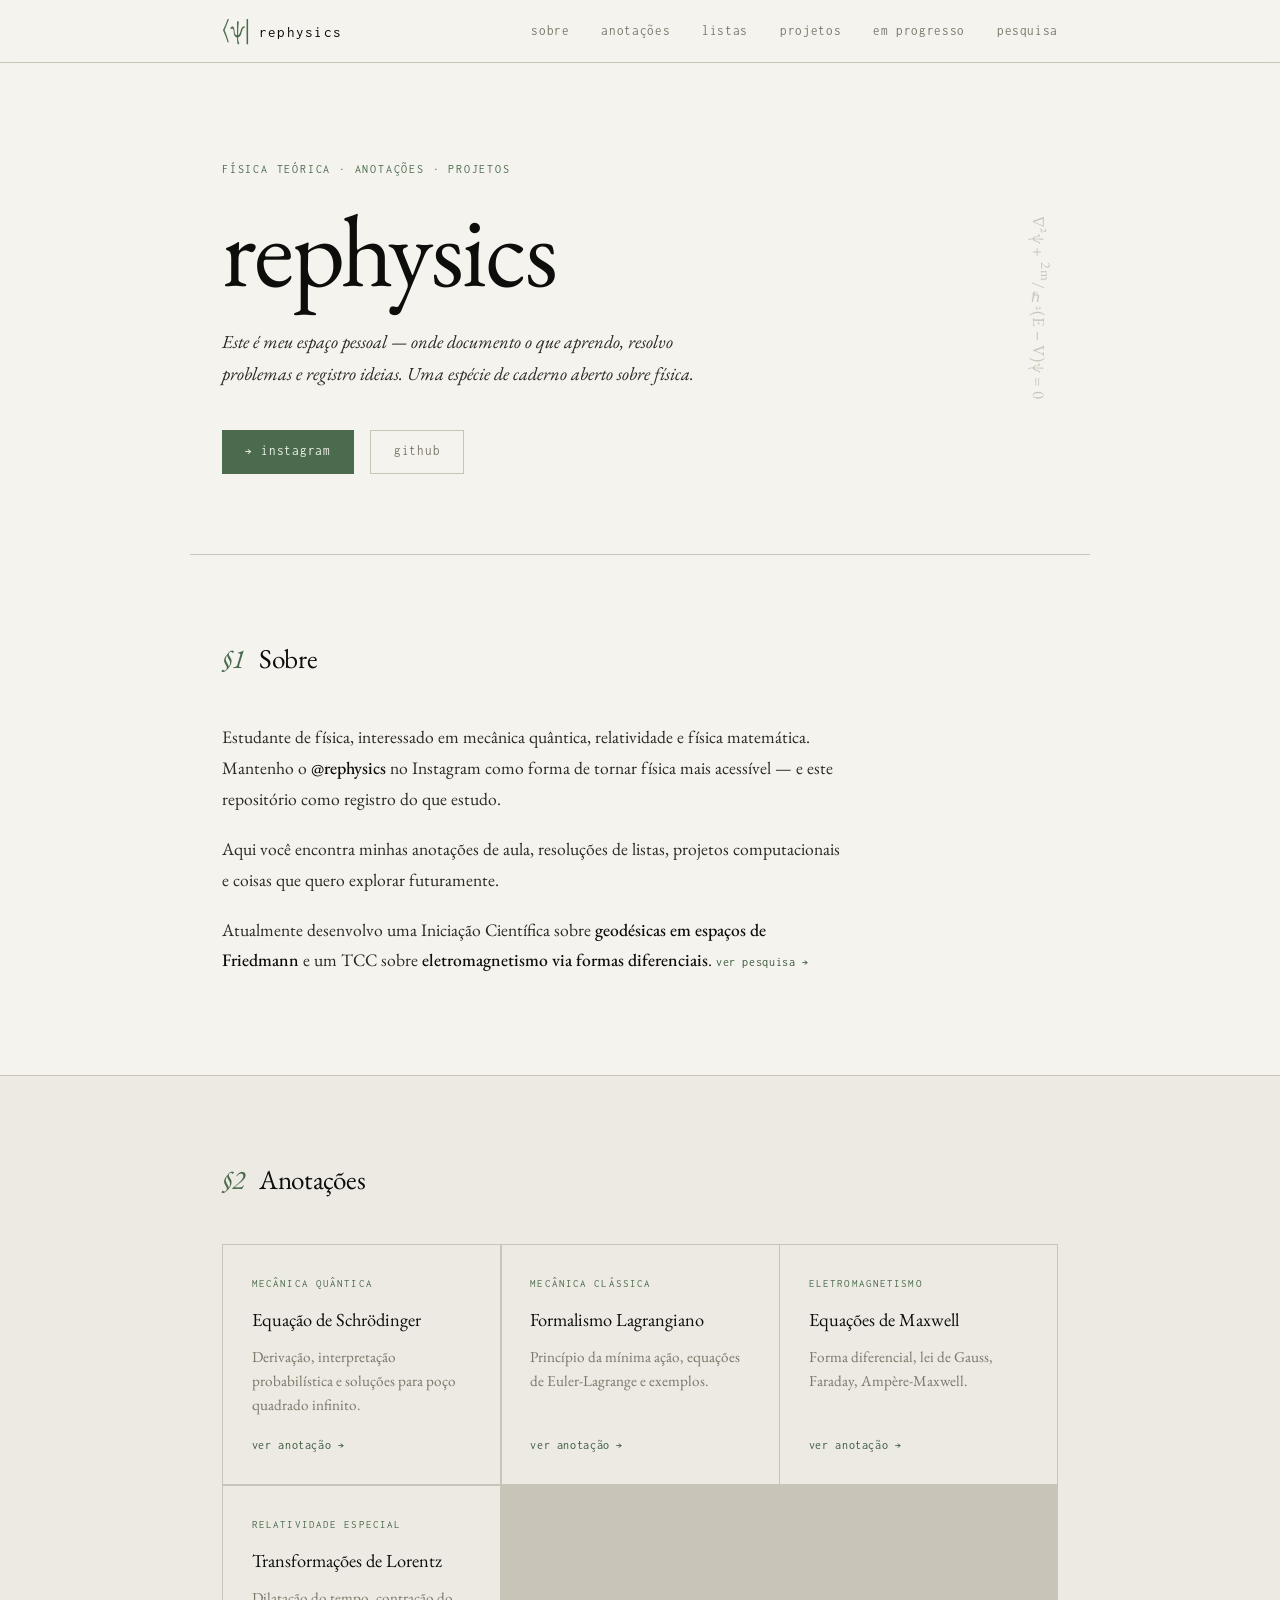
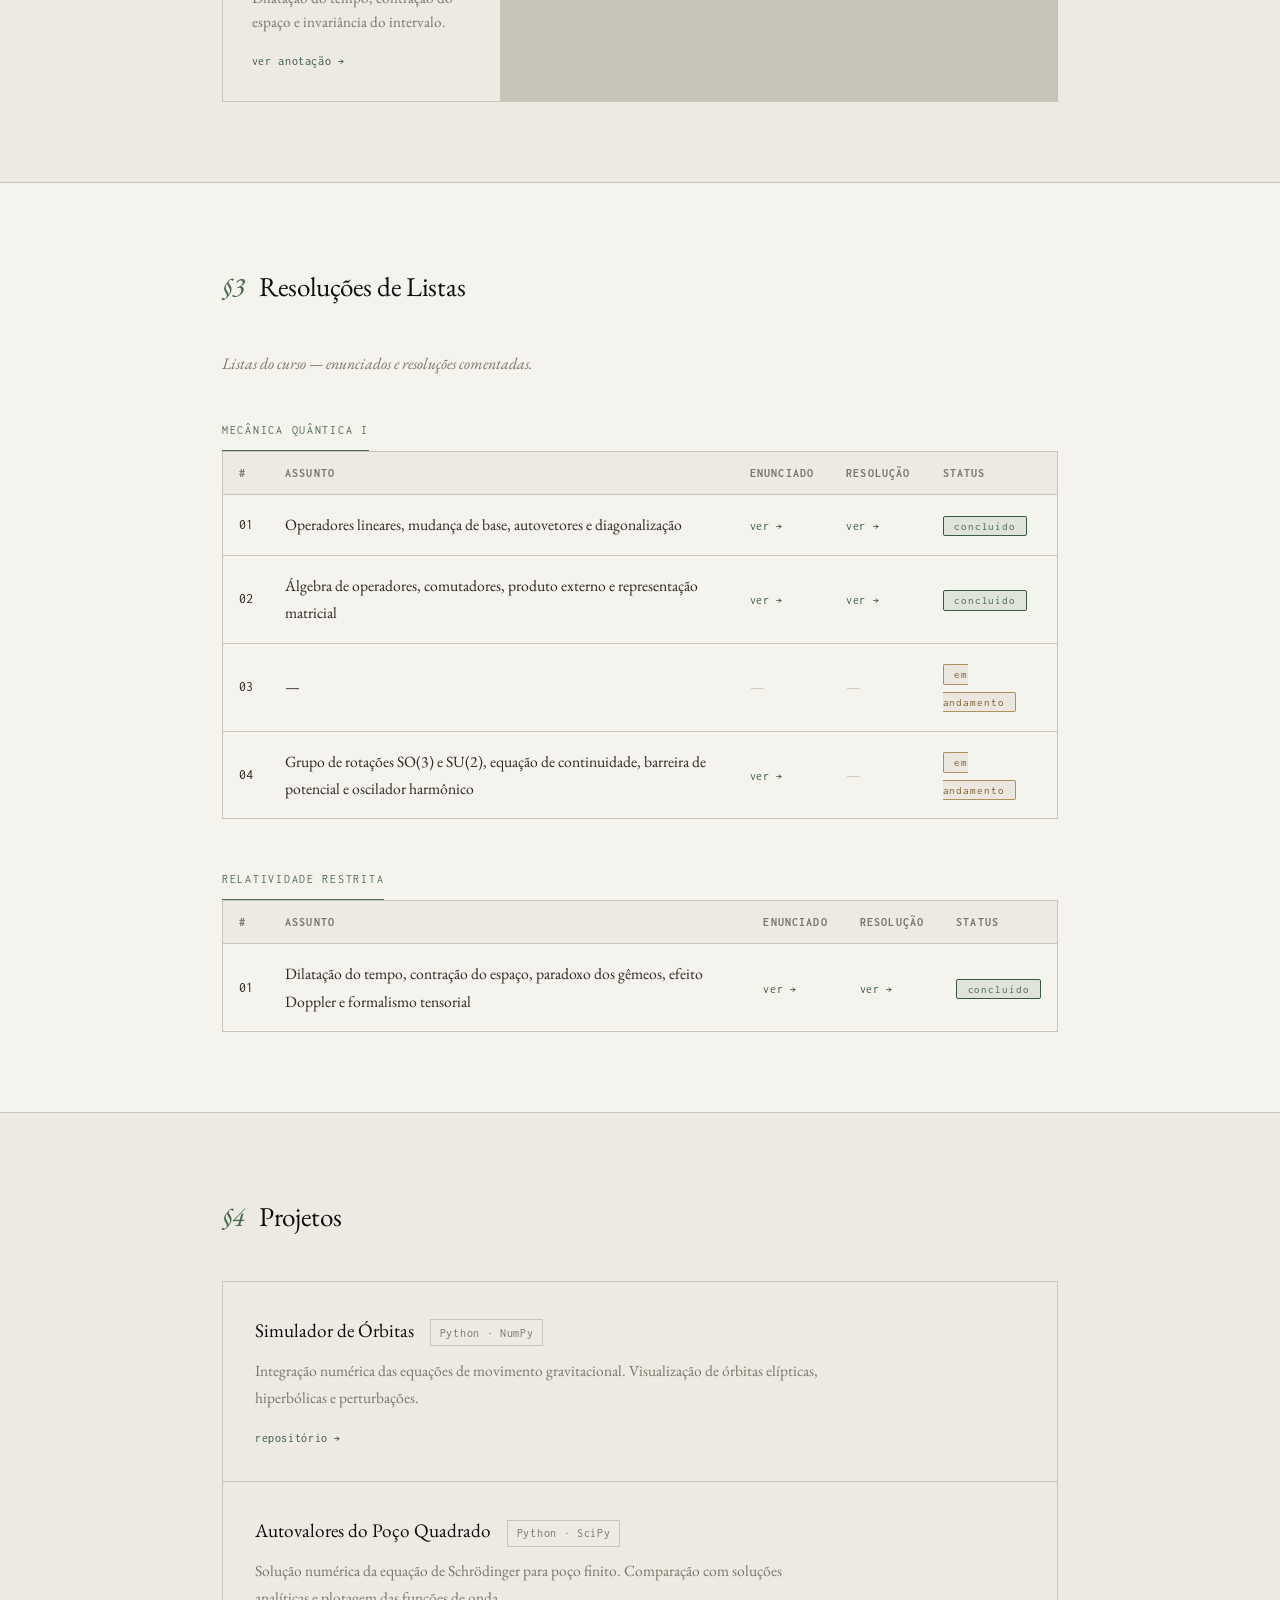
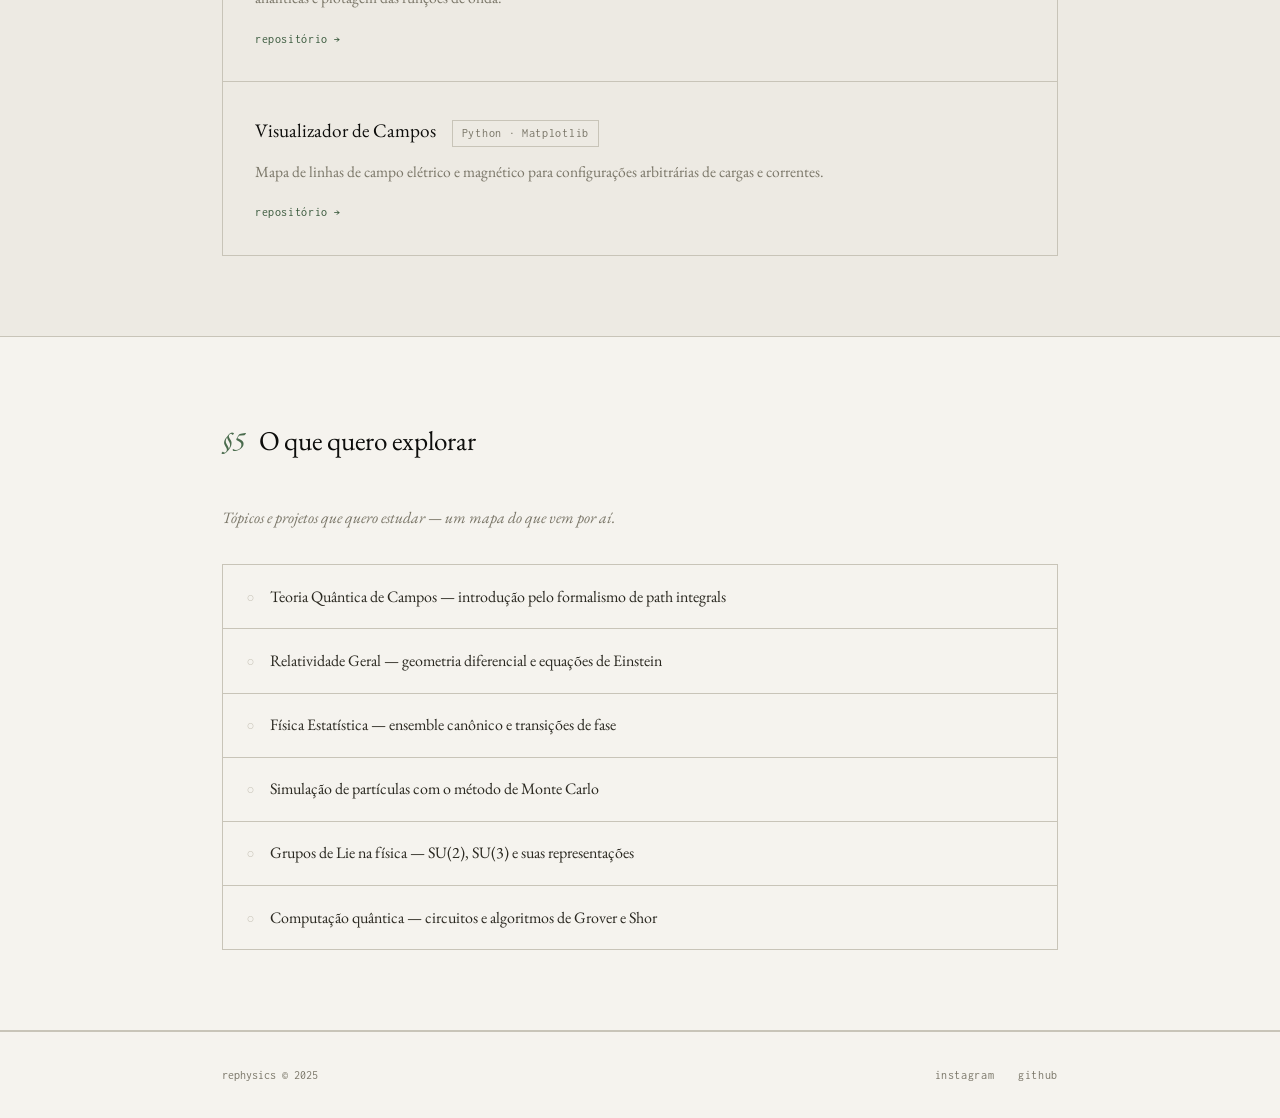
==== index.html @ 981a7fc8 "Update index.html" ====
<!DOCTYPE html>
<html lang="pt-BR">
<head>
  <meta charset="UTF-8" />
  <meta name="viewport" content="width=device-width, initial-scale=1.0" />
  <title>rephysics</title>
  <link rel="stylesheet" href="style.css" />
  <link href="https://fonts.googleapis.com/css2?family=EB+Garamond:ital,wght@0,400;0,500;1,400&family=Inconsolata:wght@300;400;500&display=swap" rel="stylesheet" />
</head>
<body>

  <!-- HEADER -->
  <header>
    <div class="header-inner">
      <div class="logo">
        <span class="logo-symbol">⟨ψ|</span>
        <span class="logo-name">rephysics</span>
      </div>
      <nav>
        <a href="#sobre">sobre</a>
        <a href="#anotacoes">anotações</a>
        <a href="listas.html">listas</a>
        <a href="#projetos">projetos</a>
        <a href="#quero-fazer">em progresso</a>
        <a href="pesquisa.html">pesquisa</a>
      </nav>
    </div>
  </header>

  <!-- HERO -->
  <section class="hero">
    <div class="hero-inner">
      <p class="hero-label">física teórica · anotações · projetos</p>
      <h1 class="hero-title">rephysics</h1>
      <p class="hero-sub">
        Este é meu espaço pessoal — onde documento o que aprendo, resolvo problemas
        e registro ideias. Uma espécie de caderno aberto sobre física.
      </p>
      <div class="hero-links">
        <a href="https://instagram.com/rephysics" target="_blank" class="btn">→ instagram</a>
        <a href="https://github.com/rennanric" target="_blank" class="btn btn-ghost">github</a>
      </div>
    </div>
    <div class="hero-eq">
      <span>∇²ψ + <sup>2m</sup>/<sub>ℏ²</sub>(E − V)ψ = 0</span>
    </div>
  </section>

  <!-- SOBRE -->
  <section id="sobre" class="section">
    <div class="section-inner">
      <h2 class="section-title"><span class="accent">§1</span> Sobre</h2>
      <div class="prose">
        <p>
          Estudante de física, interessado em mecânica quântica, relatividade e física
          matemática. Mantenho o <strong>@rephysics</strong> no Instagram como forma de
          tornar física mais acessível — e este repositório como registro do que estudo.
        </p>
        <p>
          Aqui você encontra minhas anotações de aula, resoluções de listas, projetos
          computacionais e coisas que quero explorar futuramente.
        </p>
        <p>
          Atualmente desenvolvo uma Iniciação Científica sobre
          <strong>geodésicas em espaços de Friedmann</strong> e um TCC sobre
          <strong>eletromagnetismo via formas diferenciais</strong>.
          <a href="pesquisa.html" class="card-link">ver pesquisa →</a>
        </p>
      </div>
    </div>
  </section>

  <!-- ANOTAÇÕES -->
  <section id="anotacoes" class="section section-alt">
    <div class="section-inner">
      <h2 class="section-title"><span class="accent">§2</span> Anotações</h2>
      <div class="card-grid">
        <div class="card">
          <div class="card-tag">mecânica quântica</div>
          <h3>Equação de Schrödinger</h3>
          <p>Derivação, interpretação probabilística e soluções para poço quadrado infinito.</p>
          <a href="#" class="card-link">ver anotação →</a>
        </div>
        <div class="card">
          <div class="card-tag">mecânica clássica</div>
          <h3>Formalismo Lagrangiano</h3>
          <p>Princípio da mínima ação, equações de Euler-Lagrange e exemplos.</p>
          <a href="#" class="card-link">ver anotação →</a>
        </div>
        <div class="card">
          <div class="card-tag">eletromagnetismo</div>
          <h3>Equações de Maxwell</h3>
          <p>Forma diferencial, lei de Gauss, Faraday, Ampère-Maxwell.</p>
          <a href="#" class="card-link">ver anotação →</a>
        </div>
        <div class="card">
          <div class="card-tag">relatividade especial</div>
          <h3>Transformações de Lorentz</h3>
          <p>Dilatação do tempo, contração do espaço e invariância do intervalo.</p>
          <a href="#" class="card-link">ver anotação →</a>
        </div>
      </div>
    </div>
  </section>

  <!-- LISTAS -->
  <section id="listas" class="section">
    <div class="section-inner">
      <h2 class="section-title"><span class="accent">§3</span> Resoluções de Listas</h2>
      <p class="section-desc">Listas do curso — enunciados e resoluções comentadas.</p>

      <!-- Mecânica Quântica I -->
      <div class="list-group">
        <div class="list-group-header">Mecânica Quântica I</div>
        <table class="list-table">
          <thead>
            <tr>
              <th>#</th>
              <th>Assunto</th>
              <th>Enunciado</th>
              <th>Resolução</th>
              <th>Status</th>
            </tr>
          </thead>
          <tbody>
            <tr>
              <td class="mono">01</td>
              <td>Operadores lineares, mudança de base, autovetores e diagonalização</td>
              <td><a href="pdfs/Primeira_lista_de_Quântica_I-2026.pdf" target="_blank" class="card-link">ver →</a></td>
              <td><a href="pdfs/Resolução_lista_1_LaTex_quantica.pdf" target="_blank" class="card-link">ver →</a></td>
              <td><span class="badge badge-done">concluído</span></td>
            </tr>
            <tr>
              <td class="mono">02</td>
              <td>Álgebra de operadores, comutadores, produto externo e representação matricial</td>
              <td><a href="pdfs/Segunda_lista_de_Quântica_I-2026.pdf" target="_blank" class="card-link">ver →</a></td>
              <td><a href="pdfs/Resolução_lista_2__mecanica_quantica_.pdf" target="_blank" class="card-link">ver →</a></td>
              <td><span class="badge badge-done">concluído</span></td>
            </tr>
            <tr>
              <td class="mono">03</td>
              <td>—</td>
              <td><span class="muted">—</span></td>
              <td><span class="muted">—</span></td>
              <td><span class="badge badge-wip">em andamento</span></td>
            </tr>
            <tr>
              <td class="mono">04</td>
              <td>Grupo de rotações SO(3) e SU(2), equação de continuidade, barreira de potencial e oscilador harmônico</td>
              <td><a href="pdfs/Quarta_lista_de_Quântica_I-2026__1_.pdf" target="_blank" class="card-link">ver →</a></td>
              <td><span class="muted">—</span></td>
              <td><span class="badge badge-wip">em andamento</span></td>
            </tr>
          </tbody>
        </table>
      </div>

      <!-- Relatividade Restrita -->
      <div class="list-group">
        <div class="list-group-header">Relatividade Restrita</div>
        <table class="list-table">
          <thead>
            <tr>
              <th>#</th>
              <th>Assunto</th>
              <th>Enunciado</th>
              <th>Resolução</th>
              <th>Status</th>
            </tr>
          </thead>
          <tbody>
            <tr>
              <td class="mono">01</td>
              <td>Dilatação do tempo, contração do espaço, paradoxo dos gêmeos, efeito Doppler e formalismo tensorial</td>
              <td><a href="pdfs/lista_1_restrita.pdf" target="_blank" class="card-link">ver →</a></td>
              <td><a href="pdfs/resolução_lista_1__relatividade_restrita_.pdf" target="_blank" class="card-link">ver →</a></td>
              <td><span class="badge badge-done">concluído</span></td>
            </tr>
          </tbody>
        </table>
      </div>

    </div>
  </section>

  <!-- PROJETOS -->
  <section id="projetos" class="section section-alt">
    <div class="section-inner">
      <h2 class="section-title"><span class="accent">§4</span> Projetos</h2>
      <div class="project-list">
        <div class="project-item">
          <div class="project-header">
            <span class="project-name">Simulador de Órbitas</span>
            <span class="tag">Python · NumPy</span>
          </div>
          <p>Integração numérica das equações de movimento gravitacional. Visualização de órbitas elípticas, hiperbólicas e perturbações.</p>
          <a href="#" class="card-link">repositório →</a>
        </div>
        <div class="project-item">
          <div class="project-header">
            <span class="project-name">Autovalores do Poço Quadrado</span>
            <span class="tag">Python · SciPy</span>
          </div>
          <p>Solução numérica da equação de Schrödinger para poço finito. Comparação com soluções analíticas e plotagem das funções de onda.</p>
          <a href="#" class="card-link">repositório →</a>
        </div>
        <div class="project-item">
          <div class="project-header">
            <span class="project-name">Visualizador de Campos</span>
            <span class="tag">Python · Matplotlib</span>
          </div>
          <p>Mapa de linhas de campo elétrico e magnético para configurações arbitrárias de cargas e correntes.</p>
          <a href="#" class="card-link">repositório →</a>
        </div>
      </div>
    </div>
  </section>

  <!-- QUERO FAZER -->
  <section id="quero-fazer" class="section">
    <div class="section-inner">
      <h2 class="section-title"><span class="accent">§5</span> O que quero explorar</h2>
      <p class="section-desc">Tópicos e projetos que quero estudar — um mapa do que vem por aí.</p>
      <ul class="todo-list">
        <li><span class="todo-icon">○</span> Teoria Quântica de Campos — introdução pelo formalismo de path integrals</li>
        <li><span class="todo-icon">○</span> Relatividade Geral — geometria diferencial e equações de Einstein</li>
        <li><span class="todo-icon">○</span> Física Estatística — ensemble canônico e transições de fase</li>
        <li><span class="todo-icon">○</span> Simulação de partículas com o método de Monte Carlo</li>
        <li><span class="todo-icon">○</span> Grupos de Lie na física — SU(2), SU(3) e suas representações</li>
        <li><span class="todo-icon">○</span> Computação quântica — circuitos e algoritmos de Grover e Shor</li>
      </ul>
    </div>
  </section>

  <!-- FOOTER -->
  <footer>
    <div class="footer-inner">
      <span class="mono">rephysics © 2025</span>
      <div class="footer-links">
        <a href="https://instagram.com/rephysics" target="_blank">instagram</a>
        <a href="https://github.com/rennanric" target="_blank">github</a>
      </div>
    </div>
  </footer>

</body>
</html>
---- style.css ----
/* ============================================
   rephysics — style.css
   Estética: físico teórico · branco · verde-musgo
   ============================================ */

:root {
  --bg:          #f5f3ee;
  --bg-alt:      #edeae3;
  --surface:     #e5e1d8;
  --border:      #c8c4b8;
  --accent:      #4a6b4d;   /* verde-musgo */
  --accent-dim:  #3a5a3d;
  --text:        #2a2820;
  --text-muted:  #7a7668;
  --text-strong: #0d0d0b;
  --mono:        'Inconsolata', monospace;
  --serif:       'EB Garamond', Georgia, serif;
}

*, *::before, *::after {
  box-sizing: border-box;
  margin: 0;
  padding: 0;
}

html {
  scroll-behavior: smooth;
}

body {
  background: var(--bg);
  color: var(--text);
  font-family: var(--serif);
  font-size: 1.1rem;
  line-height: 1.75;
  -webkit-font-smoothing: antialiased;
}

/* ---- SCROLLBAR ---- */
::-webkit-scrollbar { width: 6px; }
::-webkit-scrollbar-track { background: var(--bg); }
::-webkit-scrollbar-thumb { background: var(--border); border-radius: 3px; }

/* ---- SELECTION ---- */
::selection {
  background: var(--accent);
  color: #f5f3ee;
}

/* ============================================
   HEADER
   ============================================ */
header {
  position: sticky;
  top: 0;
  z-index: 100;
  background: rgba(245, 243, 238, 0.92);
  backdrop-filter: blur(8px);
  border-bottom: 1px solid var(--border);
}

.header-inner {
  max-width: 900px;
  margin: 0 auto;
  padding: 1rem 2rem;
  display: flex;
  align-items: center;
  justify-content: space-between;
  gap: 2rem;
}

.logo {
  display: flex;
  align-items: baseline;
  gap: 0.5rem;
  text-decoration: none;
}

.logo-symbol {
  font-family: var(--serif);
  font-size: 1.6rem;
  color: var(--accent);
  line-height: 1;
}

.logo-name {
  font-family: var(--mono);
  font-size: 0.95rem;
  font-weight: 400;
  color: var(--text-strong);
  letter-spacing: 0.08em;
}

nav {
  display: flex;
  gap: 2rem;
}

nav a {
  font-family: var(--mono);
  font-size: 0.8rem;
  color: var(--text-muted);
  text-decoration: none;
  letter-spacing: 0.05em;
  transition: color 0.2s;
}

nav a:hover {
  color: var(--accent);
}

/* ============================================
   HERO
   ============================================ */
.hero {
  max-width: 900px;
  margin: 0 auto;
  padding: 6rem 2rem 5rem;
  position: relative;
  border-bottom: 1px solid var(--border);
}

.hero-label {
  font-family: var(--mono);
  font-size: 0.75rem;
  color: var(--accent);
  letter-spacing: 0.15em;
  text-transform: uppercase;
  margin-bottom: 1.2rem;
}

.hero-title {
  font-family: var(--serif);
  font-size: clamp(3.5rem, 8vw, 6.5rem);
  font-weight: 400;
  color: var(--text-strong);
  line-height: 1;
  letter-spacing: -0.02em;
  margin-bottom: 1.5rem;
}

.hero-sub {
  max-width: 520px;
  color: var(--text);
  font-size: 1.15rem;
  margin-bottom: 2.5rem;
  font-style: italic;
}

.hero-links {
  display: flex;
  gap: 1rem;
  flex-wrap: wrap;
}

.btn {
  font-family: var(--mono);
  font-size: 0.82rem;
  letter-spacing: 0.06em;
  padding: 0.6rem 1.4rem;
  border: 1px solid var(--accent);
  background: var(--accent);
  color: #f5f3ee;
  text-decoration: none;
  transition: background 0.2s, color 0.2s;
}

.btn:hover {
  background: transparent;
  color: var(--accent);
}

.btn-ghost {
  background: transparent;
  color: var(--text-muted);
  border-color: var(--border);
}

.btn-ghost:hover {
  border-color: var(--text-muted);
  color: var(--text);
  background: transparent;
}

.hero-eq {
  position: absolute;
  right: 2rem;
  top: 50%;
  transform: translateY(-50%);
  font-family: var(--serif);
  font-size: 1.05rem;
  color: var(--border);
  writing-mode: vertical-rl;
  letter-spacing: 0.05em;
  pointer-events: none;
  user-select: none;
}

/* ============================================
   SECTIONS
   ============================================ */
.section {
  border-bottom: 1px solid var(--border);
}

.section-alt {
  background: var(--bg-alt);
}

.section-inner {
  max-width: 900px;
  margin: 0 auto;
  padding: 5rem 2rem;
}

.section-title {
  font-family: var(--serif);
  font-size: 1.7rem;
  font-weight: 400;
  color: var(--text-strong);
  margin-bottom: 2.5rem;
  letter-spacing: -0.01em;
}

.accent {
  color: var(--accent);
  margin-right: 0.6rem;
  font-style: italic;
}

.section-desc {
  color: var(--text-muted);
  font-style: italic;
  margin-bottom: 2rem;
  font-size: 1rem;
}

/* ============================================
   PROSE
   ============================================ */
.prose p {
  max-width: 620px;
  margin-bottom: 1.2rem;
  color: var(--text);
}

.prose strong {
  color: var(--text-strong);
  font-weight: 500;
}

/* ============================================
   CARD GRID (anotações)
   ============================================ */
.card-grid {
  display: grid;
  grid-template-columns: repeat(auto-fill, minmax(260px, 1fr));
  gap: 1.5px;
  background: var(--border);
  border: 1px solid var(--border);
}

.card {
  background: var(--bg);
  padding: 1.8rem;
  display: flex;
  flex-direction: column;
  gap: 0.6rem;
  transition: background 0.2s;
}

.section-alt .card {
  background: var(--bg-alt);
}

.card:hover {
  background: var(--surface);
}

.card-tag {
  font-family: var(--mono);
  font-size: 0.7rem;
  color: var(--accent);
  letter-spacing: 0.1em;
  text-transform: uppercase;
}

.card h3 {
  font-family: var(--serif);
  font-size: 1.15rem;
  font-weight: 400;
  color: var(--text-strong);
}

.card p {
  font-size: 0.95rem;
  color: var(--text-muted);
  line-height: 1.6;
  flex: 1;
}

.card-link {
  font-family: var(--mono);
  font-size: 0.78rem;
  color: var(--accent-dim);
  text-decoration: none;
  letter-spacing: 0.05em;
  margin-top: 0.4rem;
  transition: color 0.2s;
}

.card-link:hover {
  color: var(--accent);
}

/* ============================================
   TABLE (listas)
   ============================================ */
.list-table {
  width: 100%;
  border-collapse: collapse;
  font-size: 0.98rem;
}

.list-table th {
  font-family: var(--mono);
  font-size: 0.72rem;
  letter-spacing: 0.1em;
  text-transform: uppercase;
  color: var(--text-muted);
  text-align: left;
  padding: 0.7rem 1rem;
  border-bottom: 1px solid var(--border);
}

.list-table td {
  padding: 1rem 1rem;
  border-bottom: 1px solid var(--border);
  color: var(--text);
  vertical-align: middle;
}

.list-table tr:last-child td {
  border-bottom: none;
}

.list-table tr:hover td {
  background: var(--surface);
}

.mono {
  font-family: var(--mono);
  font-size: 0.85rem;
  color: var(--text-muted);
}

.muted {
  color: var(--border);
}

.badge {
  font-family: var(--mono);
  font-size: 0.7rem;
  letter-spacing: 0.08em;
  padding: 0.2rem 0.65rem;
  border-radius: 2px;
}

.badge-done {
  background: rgba(74, 107, 77, 0.12);
  color: var(--accent);
  border: 1px solid var(--accent-dim);
}

.badge-wip {
  background: rgba(160, 130, 80, 0.1);
  color: #7a6030;
  border: 1px solid #b09060;
}

.badge-plan {
  background: var(--surface);
  color: var(--text-muted);
  border: 1px solid var(--border);
}

/* ============================================
   PROJETOS
   ============================================ */
.project-list {
  display: flex;
  flex-direction: column;
  gap: 0;
  border: 1px solid var(--border);
}

.project-item {
  padding: 2rem;
  border-bottom: 1px solid var(--border);
  display: flex;
  flex-direction: column;
  gap: 0.6rem;
  transition: background 0.2s;
}

.project-item:last-child {
  border-bottom: none;
}

.project-item:hover {
  background: var(--surface);
}

.project-header {
  display: flex;
  align-items: baseline;
  gap: 1rem;
  flex-wrap: wrap;
}

.project-name {
  font-family: var(--serif);
  font-size: 1.2rem;
  color: var(--text-strong);
  font-weight: 400;
}

.tag {
  font-family: var(--mono);
  font-size: 0.72rem;
  color: var(--text-muted);
  letter-spacing: 0.06em;
  border: 1px solid var(--border);
  padding: 0.15rem 0.55rem;
}

.project-item > p {
  font-size: 0.97rem;
  color: var(--text-muted);
  max-width: 580px;
}

/* ============================================
   TODO LIST
   ============================================ */
.todo-list {
  list-style: none;
  display: flex;
  flex-direction: column;
  gap: 0;
  border: 1px solid var(--border);
}

.todo-list li {
  display: flex;
  align-items: baseline;
  gap: 1rem;
  padding: 1.1rem 1.5rem;
  border-bottom: 1px solid var(--border);
  font-size: 1rem;
  color: var(--text);
  transition: background 0.15s;
}

.todo-list li:last-child {
  border-bottom: none;
}

.todo-list li:hover {
  background: var(--surface);
}

.todo-icon {
  font-family: var(--mono);
  color: var(--border);
  font-size: 0.9rem;
  flex-shrink: 0;
}

/* ============================================
   FOOTER
   ============================================ */
footer {
  border-top: 1px solid var(--border);
  padding: 2rem 0;
}

.footer-inner {
  max-width: 900px;
  margin: 0 auto;
  padding: 0 2rem;
  display: flex;
  justify-content: space-between;
  align-items: center;
  flex-wrap: wrap;
  gap: 1rem;
}

.footer-inner .mono {
  font-size: 0.78rem;
}

.footer-links {
  display: flex;
  gap: 1.5rem;
}

.footer-links a {
  font-family: var(--mono);
  font-size: 0.78rem;
  color: var(--text-muted);
  text-decoration: none;
  letter-spacing: 0.05em;
  transition: color 0.2s;
}

.footer-links a:hover {
  color: var(--accent);
}

/* ============================================
   RESPONSIVE
   ============================================ */
@media (max-width: 700px) {
  .header-inner {
    flex-direction: column;
    align-items: flex-start;
    gap: 0.8rem;
  }

  nav {
    gap: 1.2rem;
    flex-wrap: wrap;
  }

  .hero-eq {
    display: none;
  }

  .hero {
    padding: 3.5rem 1.5rem 3rem;
  }

  .section-inner {
    padding: 3.5rem 1.5rem;
  }

  .list-table {
    font-size: 0.85rem;
  }

  .list-table th,
  .list-table td {
    padding: 0.7rem 0.5rem;
  }
}

/* ============================================
   LIST GROUPS (disciplinas)
   ============================================ */
.list-group {
  margin-bottom: 2.5rem;
}

.list-group:last-child {
  margin-bottom: 0;
}

.list-group-header {
  font-family: var(--mono);
  font-size: 0.72rem;
  letter-spacing: 0.15em;
  text-transform: uppercase;
  color: var(--accent);
  padding: 0.6rem 0;
  margin-bottom: 0;
  border-bottom: 1px solid var(--accent);
  display: inline-block;
  margin-bottom: 0;
}

.list-group .list-table {
  border: 1px solid var(--border);
  margin-top: 0;
}

.list-group .list-table thead tr {
  background: var(--bg-alt);
}
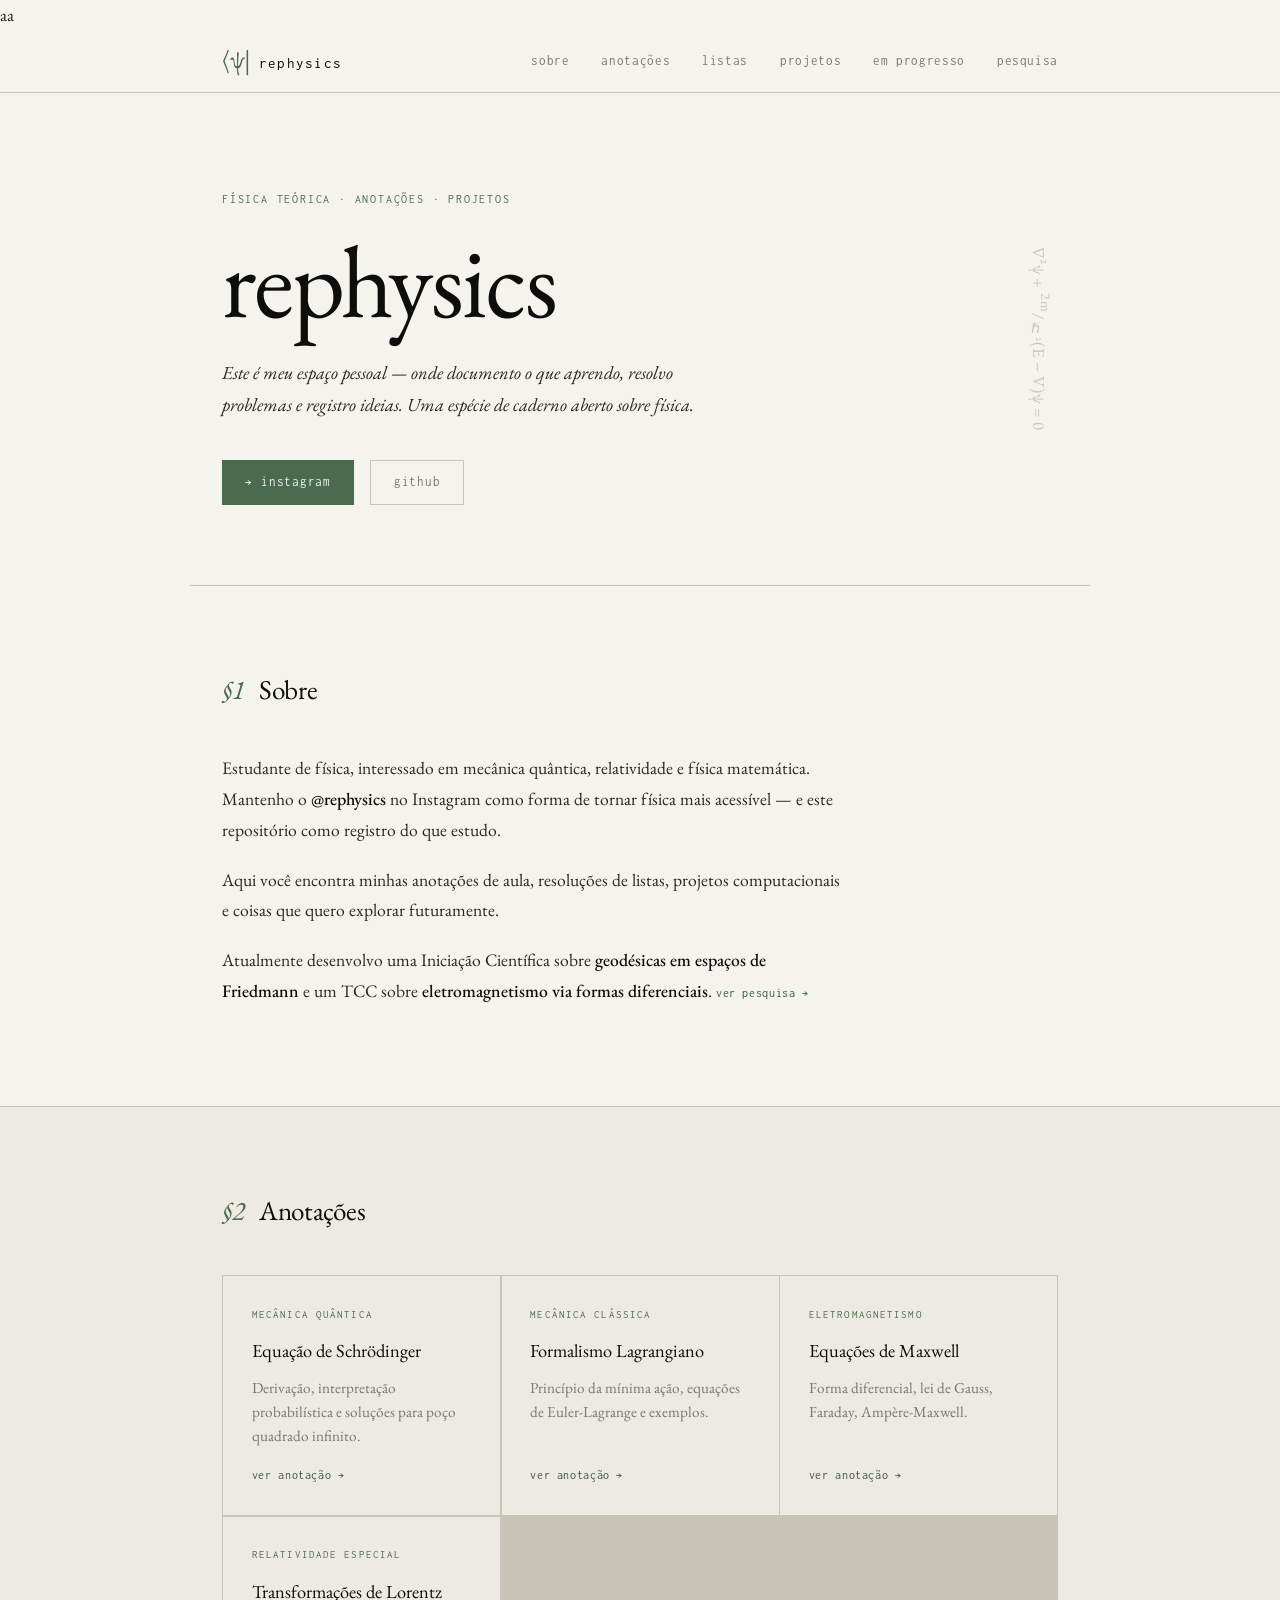
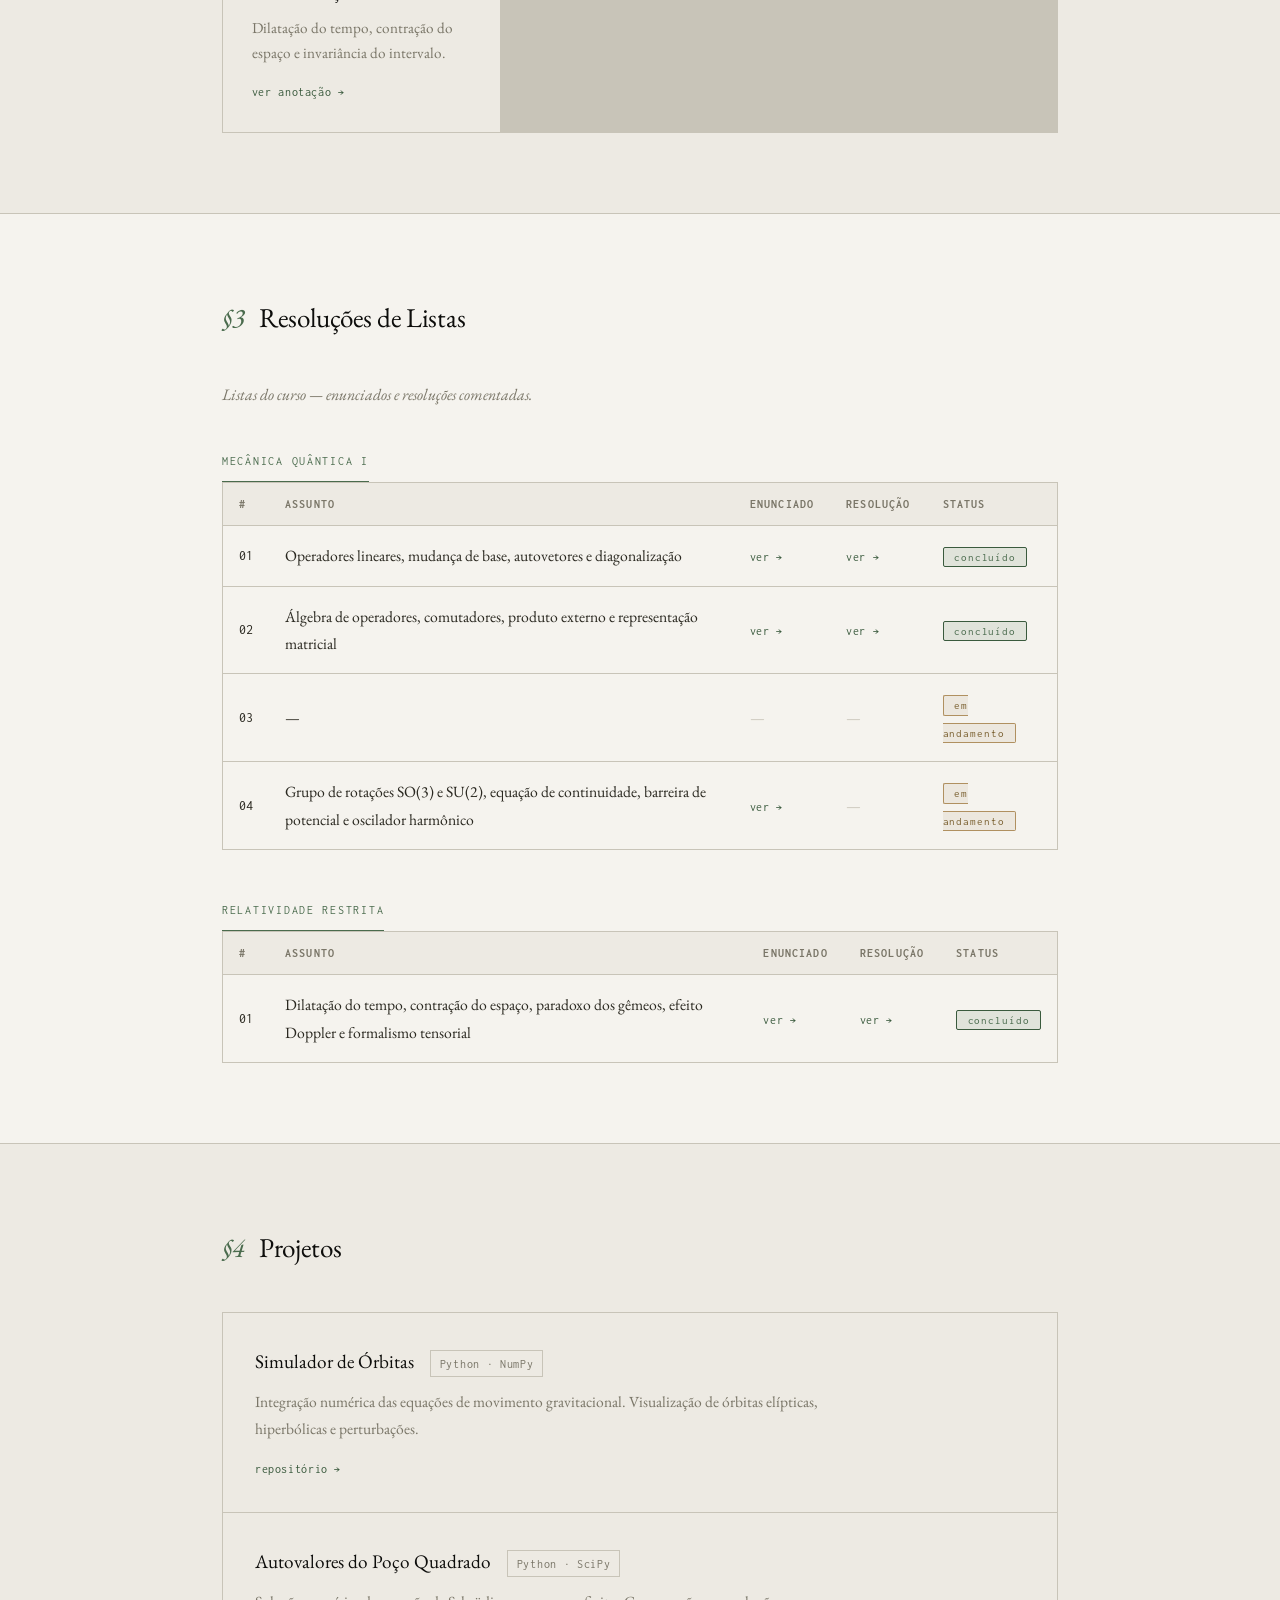
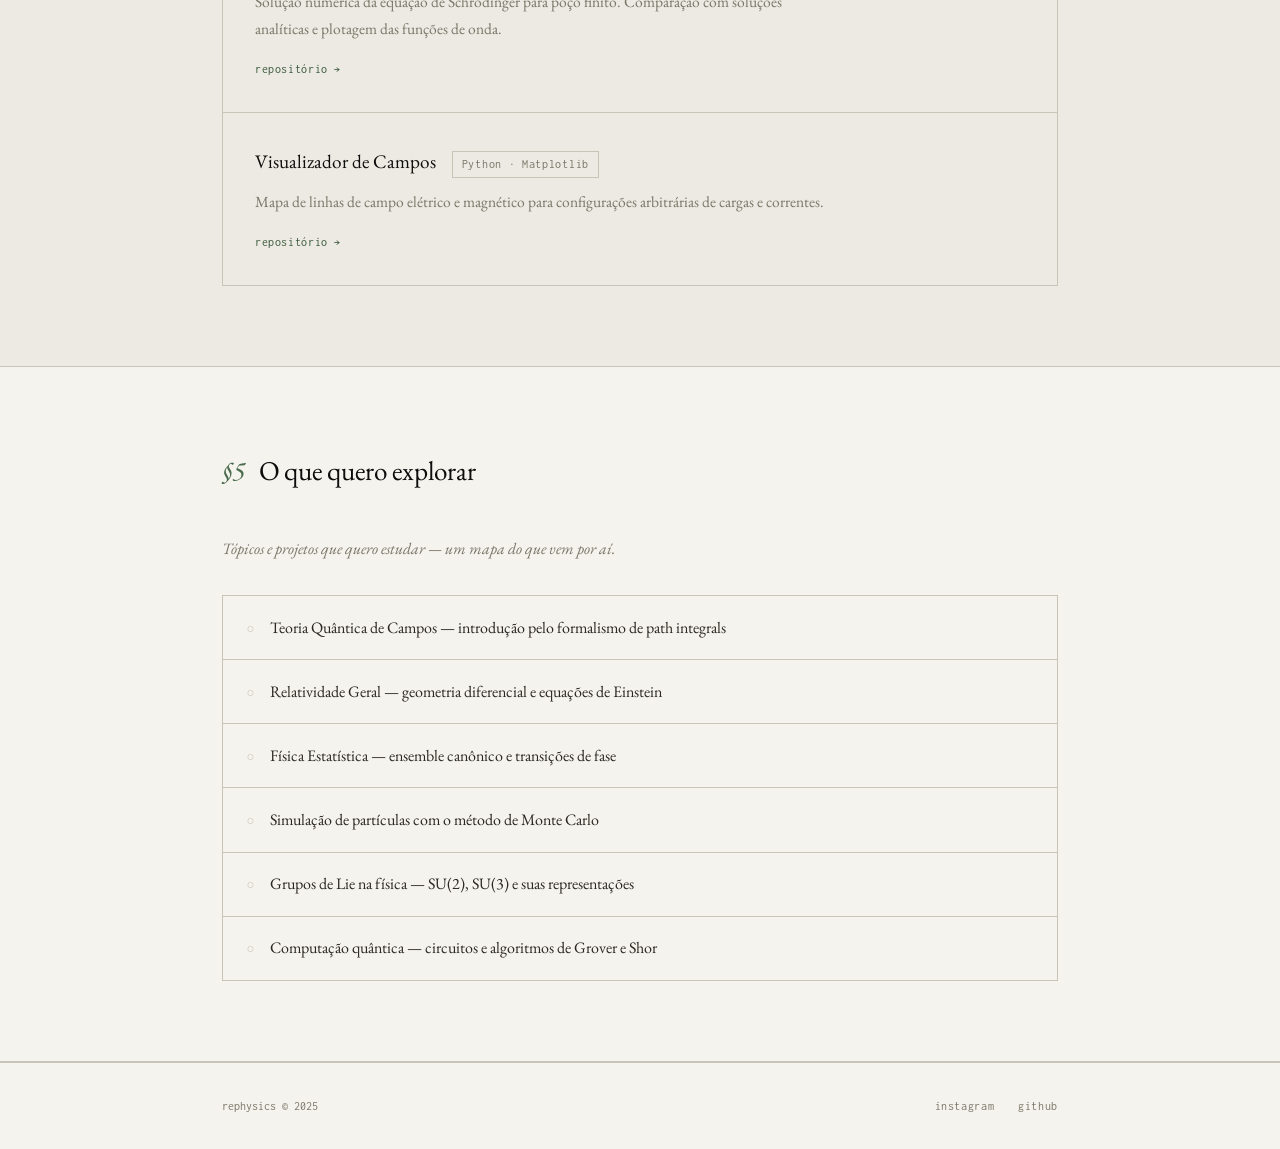
==== commit 3c9213e4: "teste do a" ====
--- a/index.html
+++ b/index.html
@@ -9,6 +9,8 @@
 </head>
 <body>
 
+  aa
+
   <!-- HEADER -->
   <header>
     <div class="header-inner">
@@ -18,7 +20,7 @@
       </div>
       <nav>
         <a href="#sobre">sobre</a>
-        <a href="#anotacoes">anotações</a>
+        <a href="anotacoes.html">anotações</a>
         <a href="listas.html">listas</a>
         <a href="#projetos">projetos</a>
         <a href="#quero-fazer">em progresso</a>
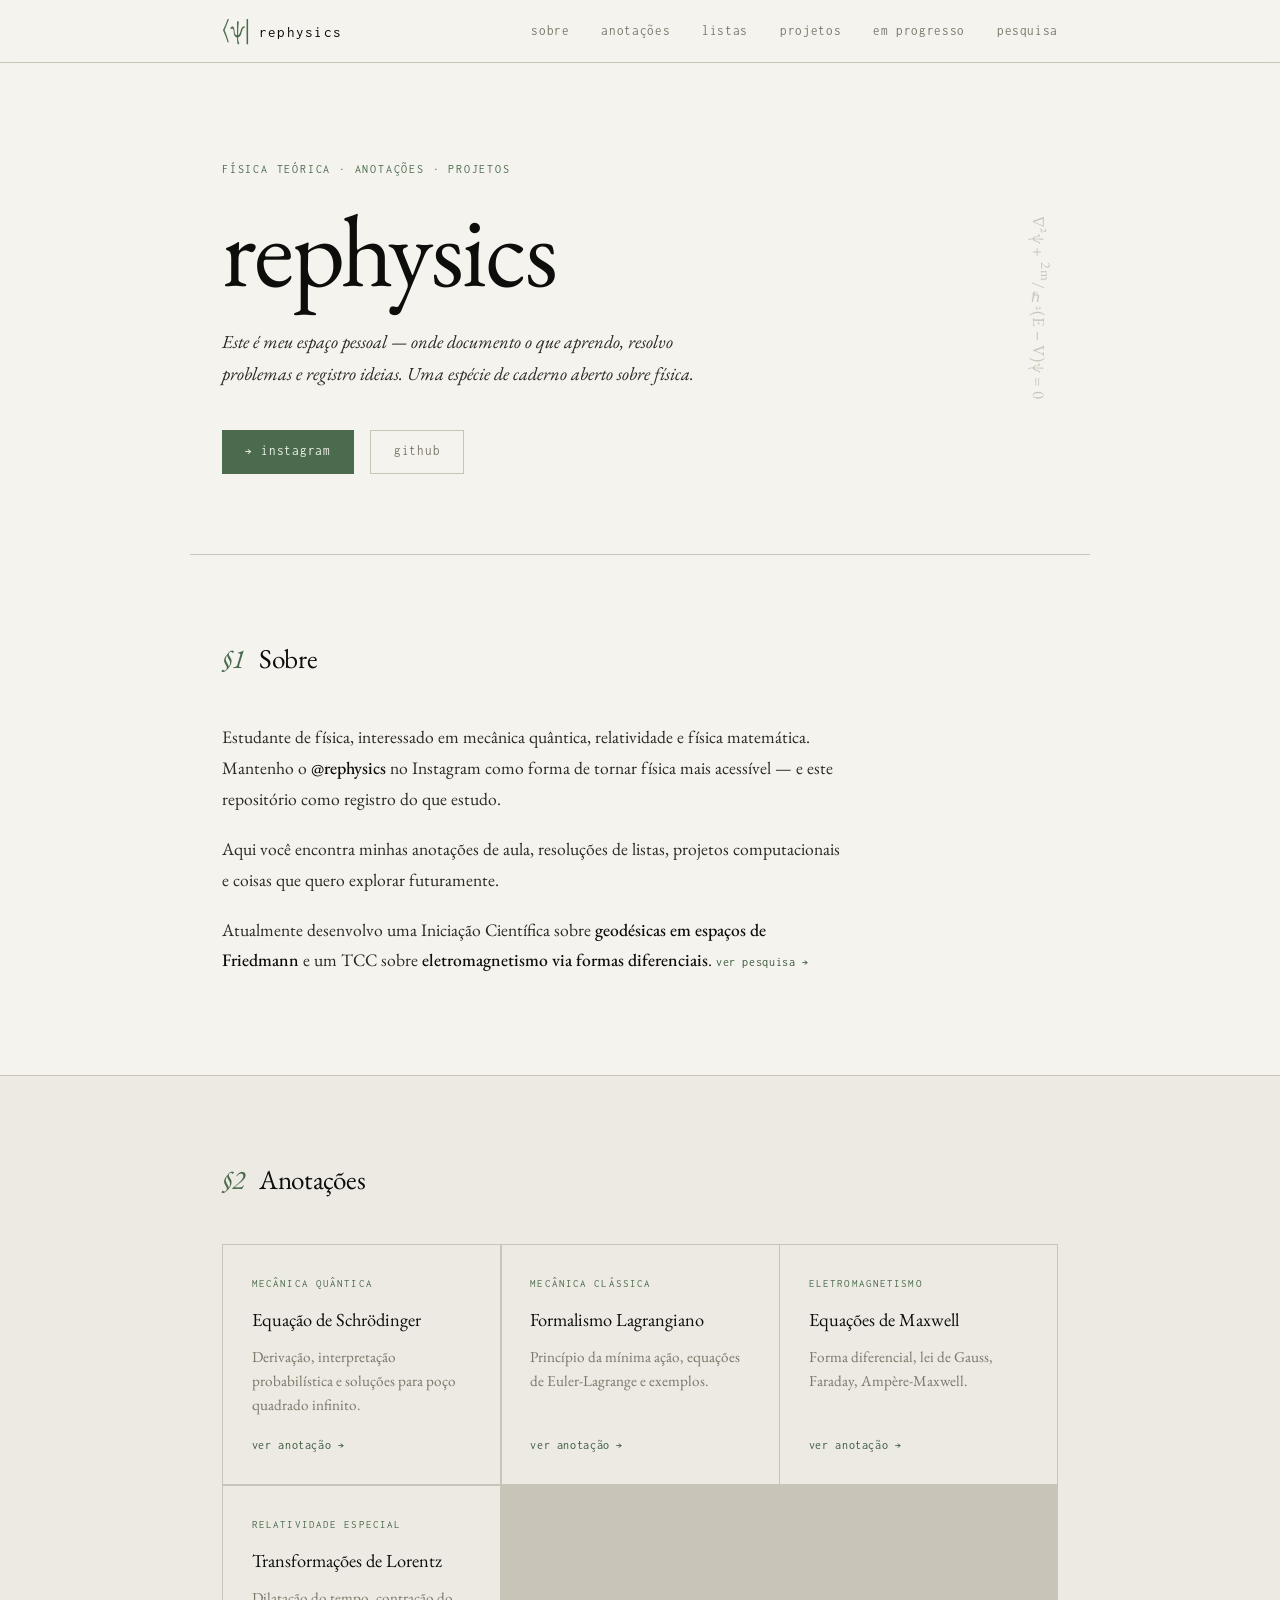
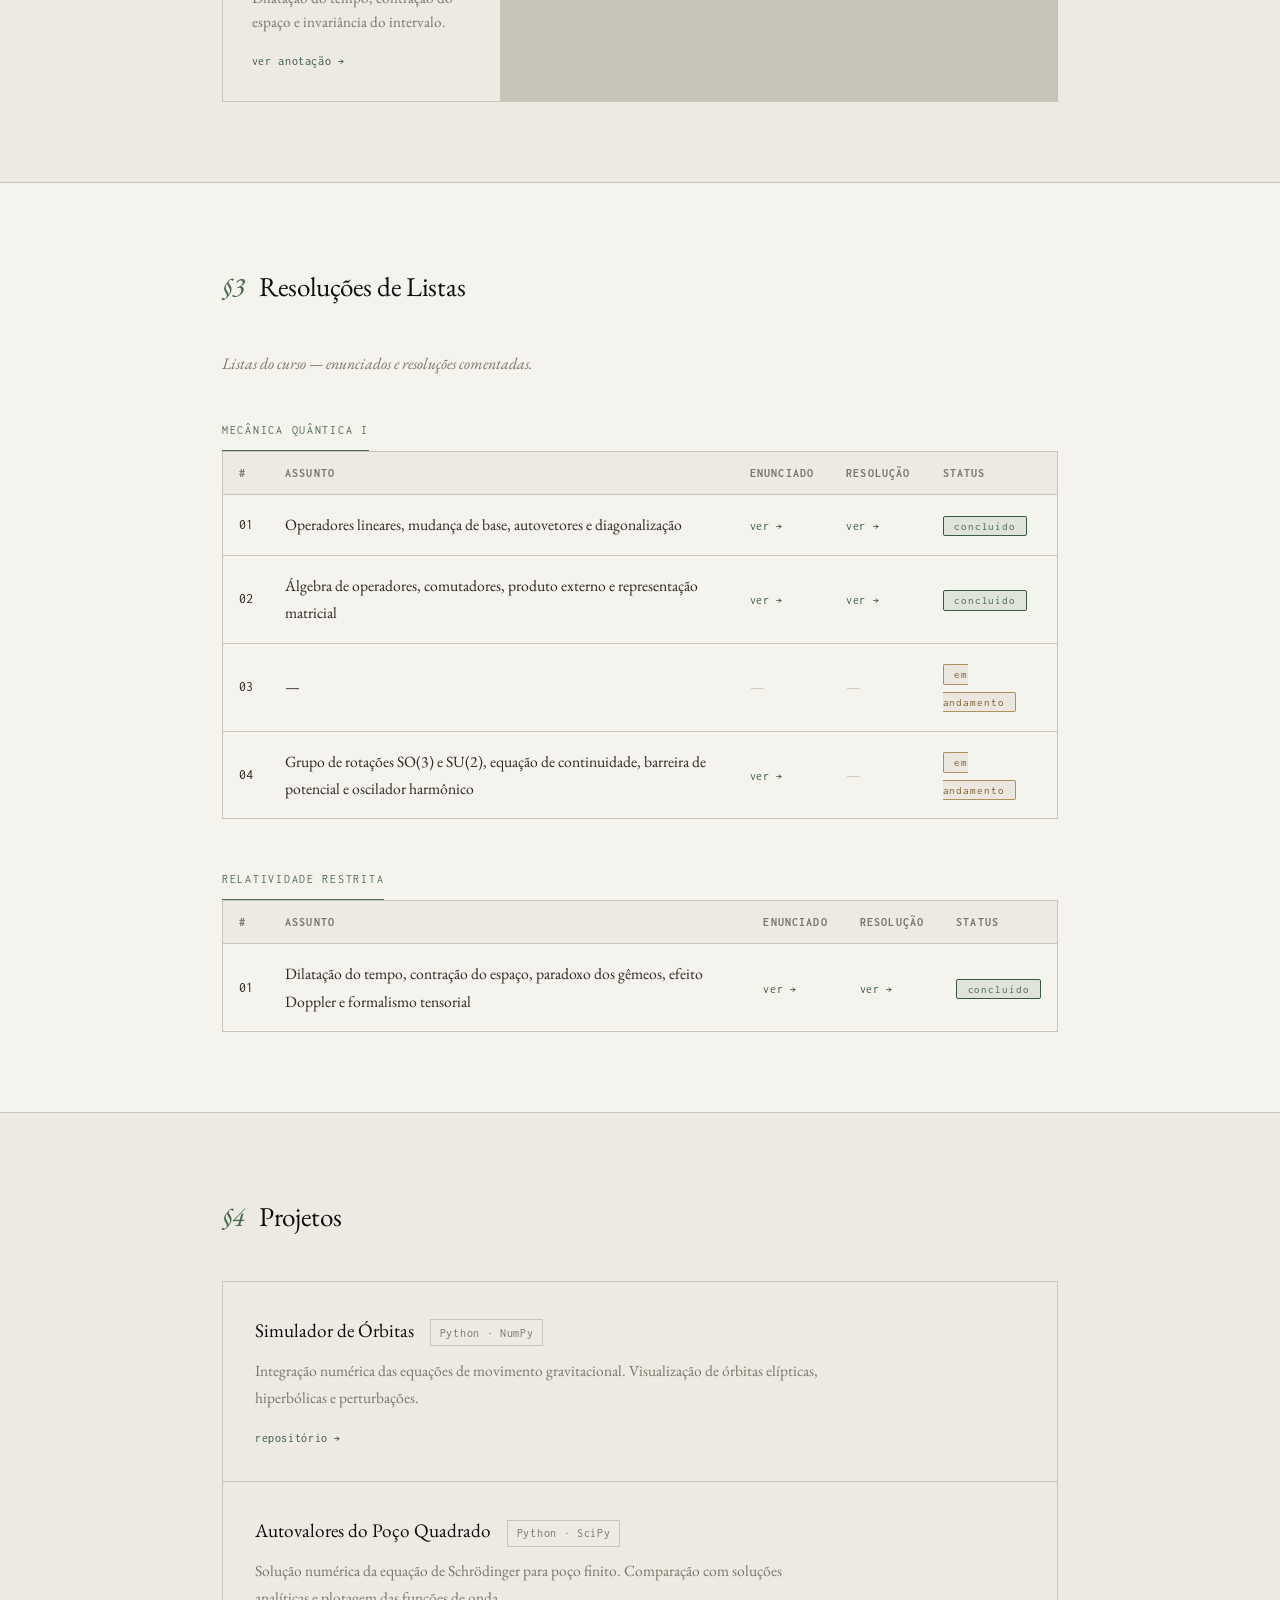
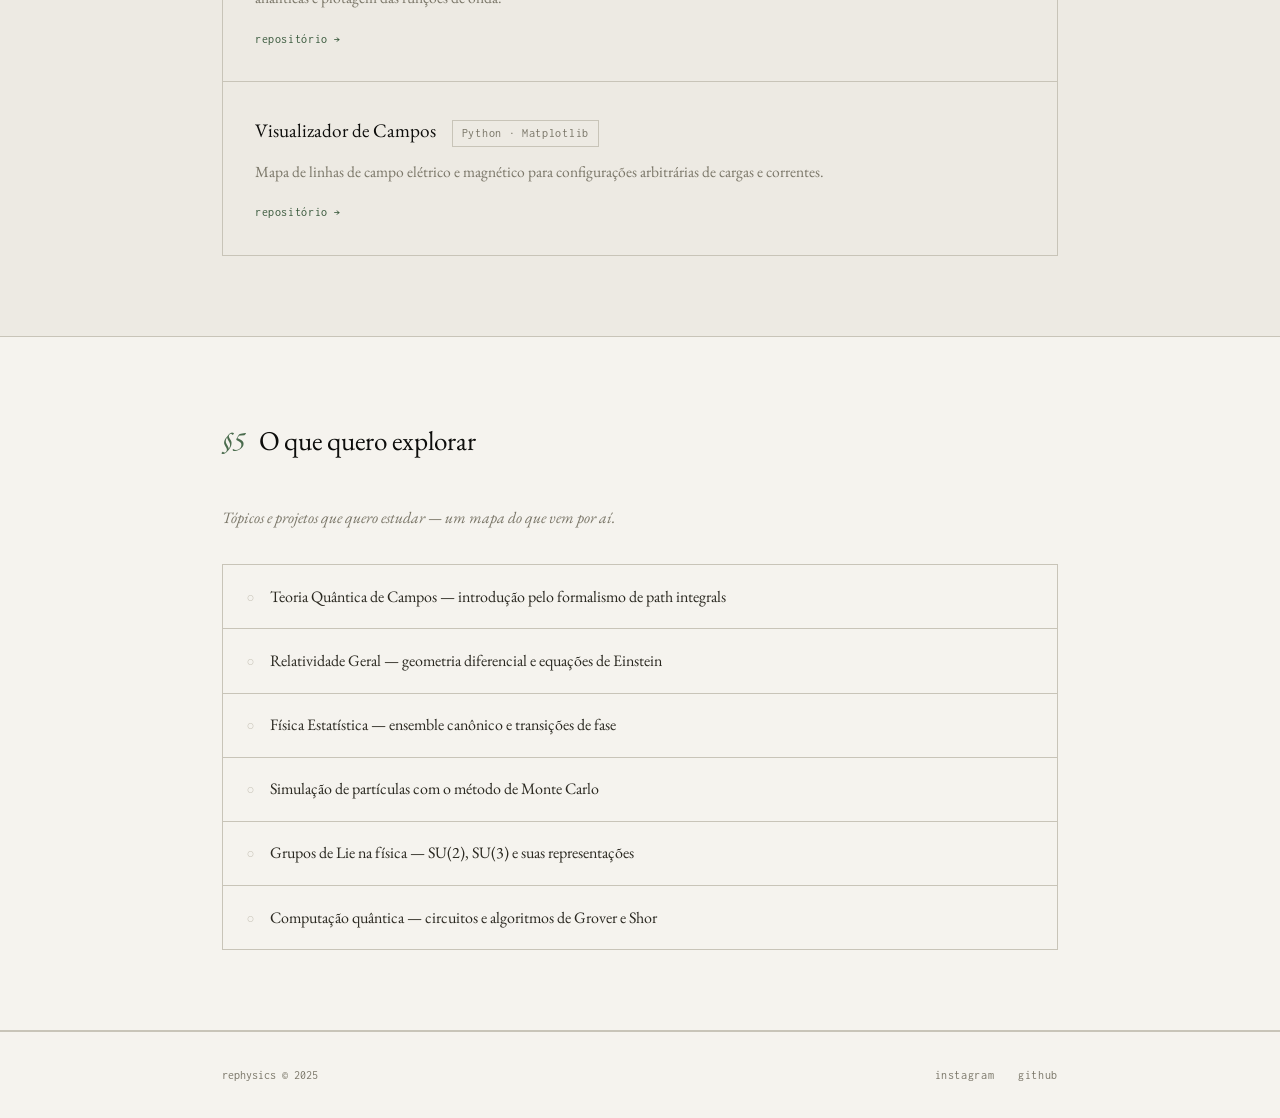
==== commit 6eca3a36: "tirei o aa" ====
--- a/index.html
+++ b/index.html
@@ -4,12 +4,11 @@
   <meta charset="UTF-8" />
   <meta name="viewport" content="width=device-width, initial-scale=1.0" />
   <title>rephysics</title>
-  <link rel="stylesheet" href="style.css" />
+  <link rel="stylesheet" href="assets/css/style.css" />
   <link href="https://fonts.googleapis.com/css2?family=EB+Garamond:ital,wght@0,400;0,500;1,400&family=Inconsolata:wght@300;400;500&display=swap" rel="stylesheet" />
 </head>
 <body>
 
-  aa
 
   <!-- HEADER -->
   <header>
@@ -20,11 +19,11 @@
       </div>
       <nav>
         <a href="#sobre">sobre</a>
-        <a href="anotacoes.html">anotações</a>
-        <a href="listas.html">listas</a>
+        <a href="pages/anotacoes.html">anotações</a>
+        <a href="pages/listas.html">listas</a>
         <a href="#projetos">projetos</a>
         <a href="#quero-fazer">em progresso</a>
-        <a href="pesquisa.html">pesquisa</a>
+        <a href="pages/pesquisa.html">pesquisa</a>
       </nav>
     </div>
   </header>
@@ -66,7 +65,7 @@
           Atualmente desenvolvo uma Iniciação Científica sobre
           <strong>geodésicas em espaços de Friedmann</strong> e um TCC sobre
           <strong>eletromagnetismo via formas diferenciais</strong>.
-          <a href="pesquisa.html" class="card-link">ver pesquisa →</a>
+          <a href="pages/pesquisa.html" class="card-link">ver pesquisa →</a>
         </p>
       </div>
     </div>
@@ -128,15 +127,15 @@
             <tr>
               <td class="mono">01</td>
               <td>Operadores lineares, mudança de base, autovetores e diagonalização</td>
-              <td><a href="pdfs/Primeira_lista_de_Quântica_I-2026.pdf" target="_blank" class="card-link">ver →</a></td>
-              <td><a href="pdfs/Resolução_lista_1_LaTex_quantica.pdf" target="_blank" class="card-link">ver →</a></td>
+              <td><a href="assets/pdfs/quantica/Primeira lista de Quântica I-2026.pdf" target="_blank" class="card-link">ver →</a></td>
+              <td><a href="assets/pdfs/quantica/Resolução lista 1 LaTex quantica.pdf" target="_blank" class="card-link">ver →</a></td>
               <td><span class="badge badge-done">concluído</span></td>
             </tr>
             <tr>
               <td class="mono">02</td>
               <td>Álgebra de operadores, comutadores, produto externo e representação matricial</td>
-              <td><a href="pdfs/Segunda_lista_de_Quântica_I-2026.pdf" target="_blank" class="card-link">ver →</a></td>
-              <td><a href="pdfs/Resolução_lista_2__mecanica_quantica_.pdf" target="_blank" class="card-link">ver →</a></td>
+              <td><a href="assets/pdfs/quantica/Segunda lista de Quântica I-2026.pdf" target="_blank" class="card-link">ver →</a></td>
+              <td><a href="assets/pdfs/quantica/Resolução lista 2 (mecanica quantica).pdf" target="_blank" class="card-link">ver →</a></td>
               <td><span class="badge badge-done">concluído</span></td>
             </tr>
             <tr>
@@ -149,7 +148,7 @@
             <tr>
               <td class="mono">04</td>
               <td>Grupo de rotações SO(3) e SU(2), equação de continuidade, barreira de potencial e oscilador harmônico</td>
-              <td><a href="pdfs/Quarta_lista_de_Quântica_I-2026__1_.pdf" target="_blank" class="card-link">ver →</a></td>
+              <td><a href="assets/pdfs/quantica/Quarta lista de Quântica I-2026 (1).pdf" target="_blank" class="card-link">ver →</a></td>
               <td><span class="muted">—</span></td>
               <td><span class="badge badge-wip">em andamento</span></td>
             </tr>
@@ -174,8 +173,8 @@
             <tr>
               <td class="mono">01</td>
               <td>Dilatação do tempo, contração do espaço, paradoxo dos gêmeos, efeito Doppler e formalismo tensorial</td>
-              <td><a href="pdfs/lista_1_restrita.pdf" target="_blank" class="card-link">ver →</a></td>
-              <td><a href="pdfs/resolução_lista_1__relatividade_restrita_.pdf" target="_blank" class="card-link">ver →</a></td>
+              <td><a href="assets/pdfs/relatividade-restrita/lista 1 restrita.pdf" target="_blank" class="card-link">ver →</a></td>
+              <td><a href="assets/pdfs/relatividade-restrita/resolução lista 1 (relatividade restrita).pdf" target="_blank" class="card-link">ver →</a></td>
               <td><span class="badge badge-done">concluído</span></td>
             </tr>
           </tbody>
--- a/assets/css/style.css
+++ b/assets/css/style.css
@@ -0,0 +1,589 @@
+/* ============================================
+   rephysics — style.css
+   Estética: físico teórico · branco · verde-musgo
+   ============================================ */
+
+:root {
+  --bg:          #f5f3ee;
+  --bg-alt:      #edeae3;
+  --surface:     #e5e1d8;
+  --border:      #c8c4b8;
+  --accent:      #4a6b4d;   /* verde-musgo */
+  --accent-dim:  #3a5a3d;
+  --text:        #2a2820;
+  --text-muted:  #7a7668;
+  --text-strong: #0d0d0b;
+  --mono:        'Inconsolata', monospace;
+  --serif:       'EB Garamond', Georgia, serif;
+}
+
+*, *::before, *::after {
+  box-sizing: border-box;
+  margin: 0;
+  padding: 0;
+}
+
+html {
+  scroll-behavior: smooth;
+}
+
+body {
+  background: var(--bg);
+  color: var(--text);
+  font-family: var(--serif);
+  font-size: 1.1rem;
+  line-height: 1.75;
+  -webkit-font-smoothing: antialiased;
+}
+
+/* ---- SCROLLBAR ---- */
+::-webkit-scrollbar { width: 6px; }
+::-webkit-scrollbar-track { background: var(--bg); }
+::-webkit-scrollbar-thumb { background: var(--border); border-radius: 3px; }
+
+/* ---- SELECTION ---- */
+::selection {
+  background: var(--accent);
+  color: #f5f3ee;
+}
+
+/* ============================================
+   HEADER
+   ============================================ */
+header {
+  position: sticky;
+  top: 0;
+  z-index: 100;
+  background: rgba(245, 243, 238, 0.92);
+  backdrop-filter: blur(8px);
+  border-bottom: 1px solid var(--border);
+}
+
+.header-inner {
+  max-width: 900px;
+  margin: 0 auto;
+  padding: 1rem 2rem;
+  display: flex;
+  align-items: center;
+  justify-content: space-between;
+  gap: 2rem;
+}
+
+.logo {
+  display: flex;
+  align-items: baseline;
+  gap: 0.5rem;
+  text-decoration: none;
+}
+
+.logo-symbol {
+  font-family: var(--serif);
+  font-size: 1.6rem;
+  color: var(--accent);
+  line-height: 1;
+}
+
+.logo-name {
+  font-family: var(--mono);
+  font-size: 0.95rem;
+  font-weight: 400;
+  color: var(--text-strong);
+  letter-spacing: 0.08em;
+}
+
+nav {
+  display: flex;
+  gap: 2rem;
+}
+
+nav a {
+  font-family: var(--mono);
+  font-size: 0.8rem;
+  color: var(--text-muted);
+  text-decoration: none;
+  letter-spacing: 0.05em;
+  transition: color 0.2s;
+}
+
+nav a:hover {
+  color: var(--accent);
+}
+
+/* ============================================
+   HERO
+   ============================================ */
+.hero {
+  max-width: 900px;
+  margin: 0 auto;
+  padding: 6rem 2rem 5rem;
+  position: relative;
+  border-bottom: 1px solid var(--border);
+}
+
+.hero-label {
+  font-family: var(--mono);
+  font-size: 0.75rem;
+  color: var(--accent);
+  letter-spacing: 0.15em;
+  text-transform: uppercase;
+  margin-bottom: 1.2rem;
+}
+
+.hero-title {
+  font-family: var(--serif);
+  font-size: clamp(3.5rem, 8vw, 6.5rem);
+  font-weight: 400;
+  color: var(--text-strong);
+  line-height: 1;
+  letter-spacing: -0.02em;
+  margin-bottom: 1.5rem;
+}
+
+.hero-sub {
+  max-width: 520px;
+  color: var(--text);
+  font-size: 1.15rem;
+  margin-bottom: 2.5rem;
+  font-style: italic;
+}
+
+.hero-links {
+  display: flex;
+  gap: 1rem;
+  flex-wrap: wrap;
+}
+
+.btn {
+  font-family: var(--mono);
+  font-size: 0.82rem;
+  letter-spacing: 0.06em;
+  padding: 0.6rem 1.4rem;
+  border: 1px solid var(--accent);
+  background: var(--accent);
+  color: #f5f3ee;
+  text-decoration: none;
+  transition: background 0.2s, color 0.2s;
+}
+
+.btn:hover {
+  background: transparent;
+  color: var(--accent);
+}
+
+.btn-ghost {
+  background: transparent;
+  color: var(--text-muted);
+  border-color: var(--border);
+}
+
+.btn-ghost:hover {
+  border-color: var(--text-muted);
+  color: var(--text);
+  background: transparent;
+}
+
+.hero-eq {
+  position: absolute;
+  right: 2rem;
+  top: 50%;
+  transform: translateY(-50%);
+  font-family: var(--serif);
+  font-size: 1.05rem;
+  color: var(--border);
+  writing-mode: vertical-rl;
+  letter-spacing: 0.05em;
+  pointer-events: none;
+  user-select: none;
+}
+
+/* ============================================
+   SECTIONS
+   ============================================ */
+.section {
+  border-bottom: 1px solid var(--border);
+}
+
+.section-alt {
+  background: var(--bg-alt);
+}
+
+.section-inner {
+  max-width: 900px;
+  margin: 0 auto;
+  padding: 5rem 2rem;
+}
+
+.section-title {
+  font-family: var(--serif);
+  font-size: 1.7rem;
+  font-weight: 400;
+  color: var(--text-strong);
+  margin-bottom: 2.5rem;
+  letter-spacing: -0.01em;
+}
+
+.accent {
+  color: var(--accent);
+  margin-right: 0.6rem;
+  font-style: italic;
+}
+
+.section-desc {
+  color: var(--text-muted);
+  font-style: italic;
+  margin-bottom: 2rem;
+  font-size: 1rem;
+}
+
+/* ============================================
+   PROSE
+   ============================================ */
+.prose p {
+  max-width: 620px;
+  margin-bottom: 1.2rem;
+  color: var(--text);
+}
+
+.prose strong {
+  color: var(--text-strong);
+  font-weight: 500;
+}
+
+/* ============================================
+   CARD GRID (anotações)
+   ============================================ */
+.card-grid {
+  display: grid;
+  grid-template-columns: repeat(auto-fill, minmax(260px, 1fr));
+  gap: 1.5px;
+  background: var(--border);
+  border: 1px solid var(--border);
+}
+
+.card {
+  background: var(--bg);
+  padding: 1.8rem;
+  display: flex;
+  flex-direction: column;
+  gap: 0.6rem;
+  transition: background 0.2s;
+}
+
+.section-alt .card {
+  background: var(--bg-alt);
+}
+
+.card:hover {
+  background: var(--surface);
+}
+
+.card-tag {
+  font-family: var(--mono);
+  font-size: 0.7rem;
+  color: var(--accent);
+  letter-spacing: 0.1em;
+  text-transform: uppercase;
+}
+
+.card h3 {
+  font-family: var(--serif);
+  font-size: 1.15rem;
+  font-weight: 400;
+  color: var(--text-strong);
+}
+
+.card p {
+  font-size: 0.95rem;
+  color: var(--text-muted);
+  line-height: 1.6;
+  flex: 1;
+}
+
+.card-link {
+  font-family: var(--mono);
+  font-size: 0.78rem;
+  color: var(--accent-dim);
+  text-decoration: none;
+  letter-spacing: 0.05em;
+  margin-top: 0.4rem;
+  transition: color 0.2s;
+}
+
+.card-link:hover {
+  color: var(--accent);
+}
+
+/* ============================================
+   TABLE (listas)
+   ============================================ */
+.list-table {
+  width: 100%;
+  border-collapse: collapse;
+  font-size: 0.98rem;
+}
+
+.list-table th {
+  font-family: var(--mono);
+  font-size: 0.72rem;
+  letter-spacing: 0.1em;
+  text-transform: uppercase;
+  color: var(--text-muted);
+  text-align: left;
+  padding: 0.7rem 1rem;
+  border-bottom: 1px solid var(--border);
+}
+
+.list-table td {
+  padding: 1rem 1rem;
+  border-bottom: 1px solid var(--border);
+  color: var(--text);
+  vertical-align: middle;
+}
+
+.list-table tr:last-child td {
+  border-bottom: none;
+}
+
+.list-table tr:hover td {
+  background: var(--surface);
+}
+
+.mono {
+  font-family: var(--mono);
+  font-size: 0.85rem;
+  color: var(--text-muted);
+}
+
+.muted {
+  color: var(--border);
+}
+
+.badge {
+  font-family: var(--mono);
+  font-size: 0.7rem;
+  letter-spacing: 0.08em;
+  padding: 0.2rem 0.65rem;
+  border-radius: 2px;
+}
+
+.badge-done {
+  background: rgba(74, 107, 77, 0.12);
+  color: var(--accent);
+  border: 1px solid var(--accent-dim);
+}
+
+.badge-wip {
+  background: rgba(160, 130, 80, 0.1);
+  color: #7a6030;
+  border: 1px solid #b09060;
+}
+
+.badge-plan {
+  background: var(--surface);
+  color: var(--text-muted);
+  border: 1px solid var(--border);
+}
+
+/* ============================================
+   PROJETOS
+   ============================================ */
+.project-list {
+  display: flex;
+  flex-direction: column;
+  gap: 0;
+  border: 1px solid var(--border);
+}
+
+.project-item {
+  padding: 2rem;
+  border-bottom: 1px solid var(--border);
+  display: flex;
+  flex-direction: column;
+  gap: 0.6rem;
+  transition: background 0.2s;
+}
+
+.project-item:last-child {
+  border-bottom: none;
+}
+
+.project-item:hover {
+  background: var(--surface);
+}
+
+.project-header {
+  display: flex;
+  align-items: baseline;
+  gap: 1rem;
+  flex-wrap: wrap;
+}
+
+.project-name {
+  font-family: var(--serif);
+  font-size: 1.2rem;
+  color: var(--text-strong);
+  font-weight: 400;
+}
+
+.tag {
+  font-family: var(--mono);
+  font-size: 0.72rem;
+  color: var(--text-muted);
+  letter-spacing: 0.06em;
+  border: 1px solid var(--border);
+  padding: 0.15rem 0.55rem;
+}
+
+.project-item > p {
+  font-size: 0.97rem;
+  color: var(--text-muted);
+  max-width: 580px;
+}
+
+/* ============================================
+   TODO LIST
+   ============================================ */
+.todo-list {
+  list-style: none;
+  display: flex;
+  flex-direction: column;
+  gap: 0;
+  border: 1px solid var(--border);
+}
+
+.todo-list li {
+  display: flex;
+  align-items: baseline;
+  gap: 1rem;
+  padding: 1.1rem 1.5rem;
+  border-bottom: 1px solid var(--border);
+  font-size: 1rem;
+  color: var(--text);
+  transition: background 0.15s;
+}
+
+.todo-list li:last-child {
+  border-bottom: none;
+}
+
+.todo-list li:hover {
+  background: var(--surface);
+}
+
+.todo-icon {
+  font-family: var(--mono);
+  color: var(--border);
+  font-size: 0.9rem;
+  flex-shrink: 0;
+}
+
+/* ============================================
+   FOOTER
+   ============================================ */
+footer {
+  border-top: 1px solid var(--border);
+  padding: 2rem 0;
+}
+
+.footer-inner {
+  max-width: 900px;
+  margin: 0 auto;
+  padding: 0 2rem;
+  display: flex;
+  justify-content: space-between;
+  align-items: center;
+  flex-wrap: wrap;
+  gap: 1rem;
+}
+
+.footer-inner .mono {
+  font-size: 0.78rem;
+}
+
+.footer-links {
+  display: flex;
+  gap: 1.5rem;
+}
+
+.footer-links a {
+  font-family: var(--mono);
+  font-size: 0.78rem;
+  color: var(--text-muted);
+  text-decoration: none;
+  letter-spacing: 0.05em;
+  transition: color 0.2s;
+}
+
+.footer-links a:hover {
+  color: var(--accent);
+}
+
+/* ============================================
+   RESPONSIVE
+   ============================================ */
+@media (max-width: 700px) {
+  .header-inner {
+    flex-direction: column;
+    align-items: flex-start;
+    gap: 0.8rem;
+  }
+
+  nav {
+    gap: 1.2rem;
+    flex-wrap: wrap;
+  }
+
+  .hero-eq {
+    display: none;
+  }
+
+  .hero {
+    padding: 3.5rem 1.5rem 3rem;
+  }
+
+  .section-inner {
+    padding: 3.5rem 1.5rem;
+  }
+
+  .list-table {
+    font-size: 0.85rem;
+  }
+
+  .list-table th,
+  .list-table td {
+    padding: 0.7rem 0.5rem;
+  }
+}
+
+/* ============================================
+   LIST GROUPS (disciplinas)
+   ============================================ */
+.list-group {
+  margin-bottom: 2.5rem;
+}
+
+.list-group:last-child {
+  margin-bottom: 0;
+}
+
+.list-group-header {
+  font-family: var(--mono);
+  font-size: 0.72rem;
+  letter-spacing: 0.15em;
+  text-transform: uppercase;
+  color: var(--accent);
+  padding: 0.6rem 0;
+  margin-bottom: 0;
+  border-bottom: 1px solid var(--accent);
+  display: inline-block;
+  margin-bottom: 0;
+}
+
+.list-group .list-table {
+  border: 1px solid var(--border);
+  margin-top: 0;
+}
+
+.list-group .list-table thead tr {
+  background: var(--bg-alt);
+}
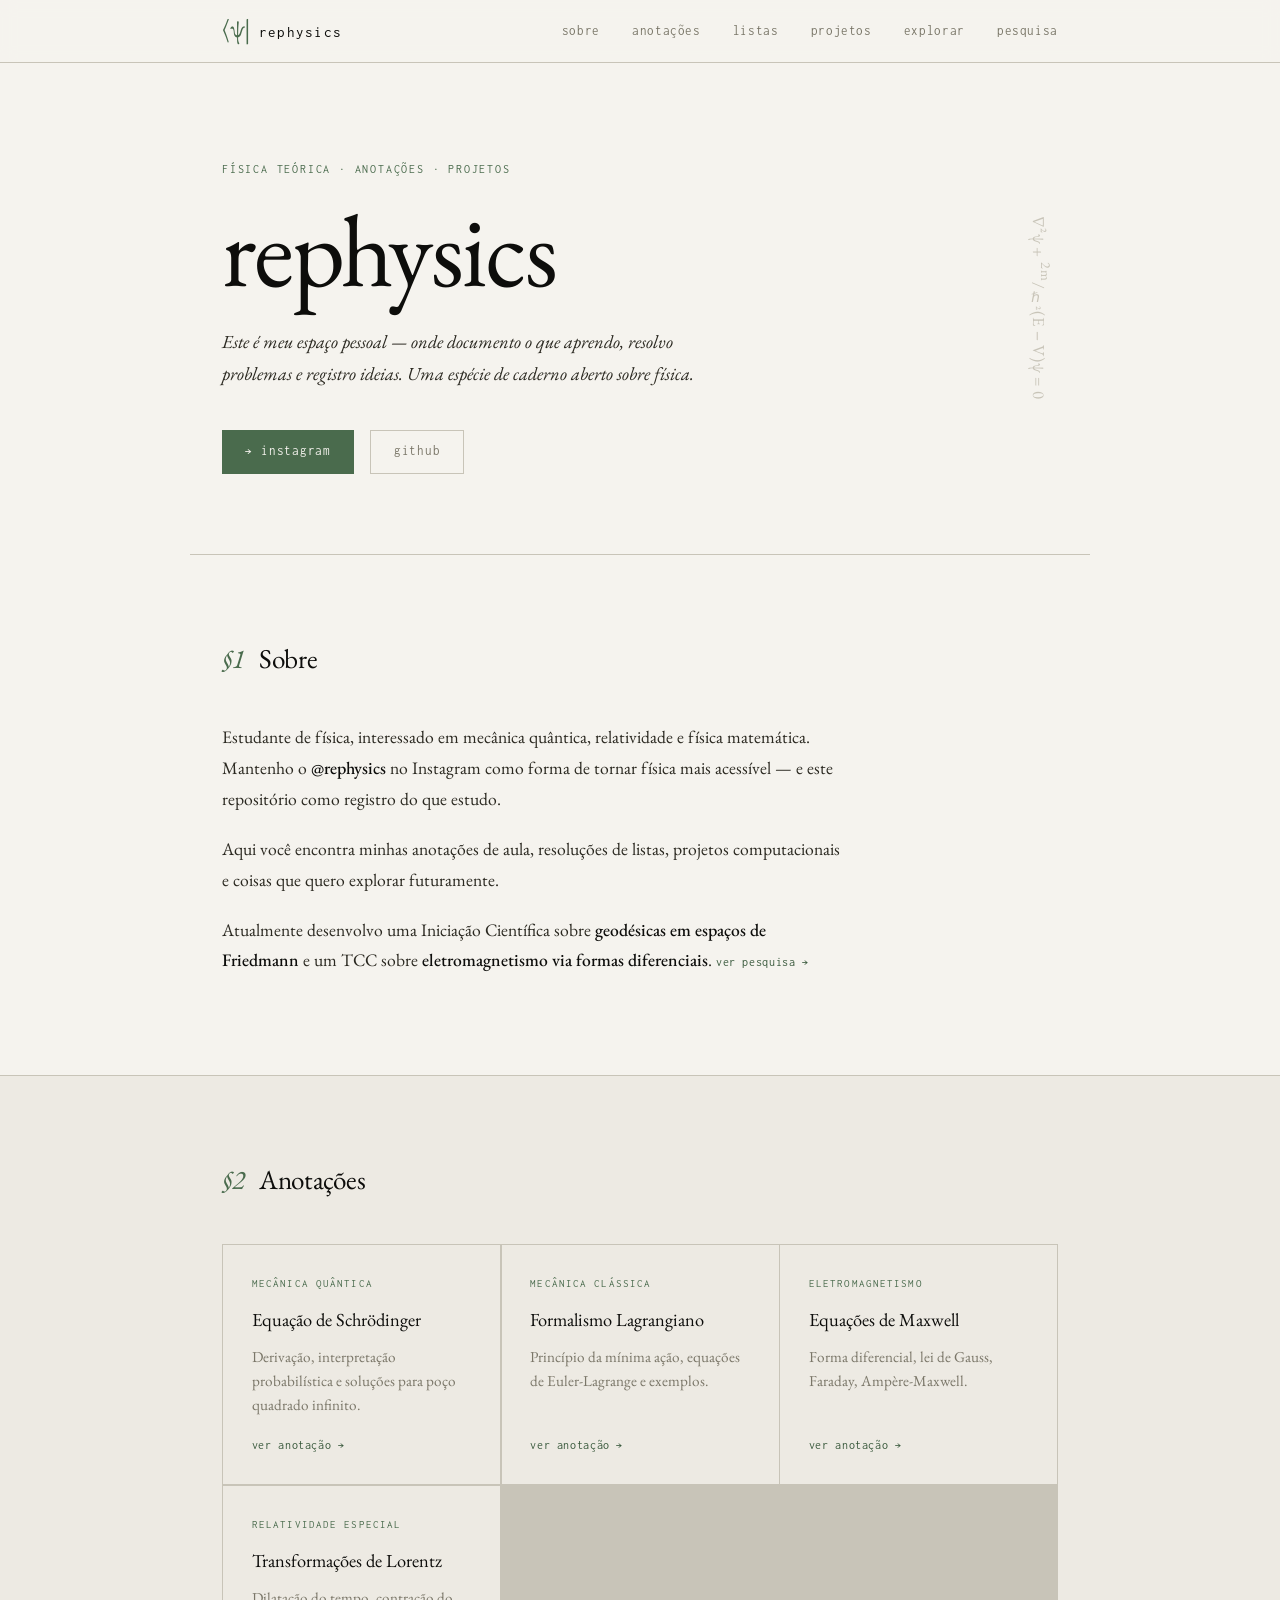
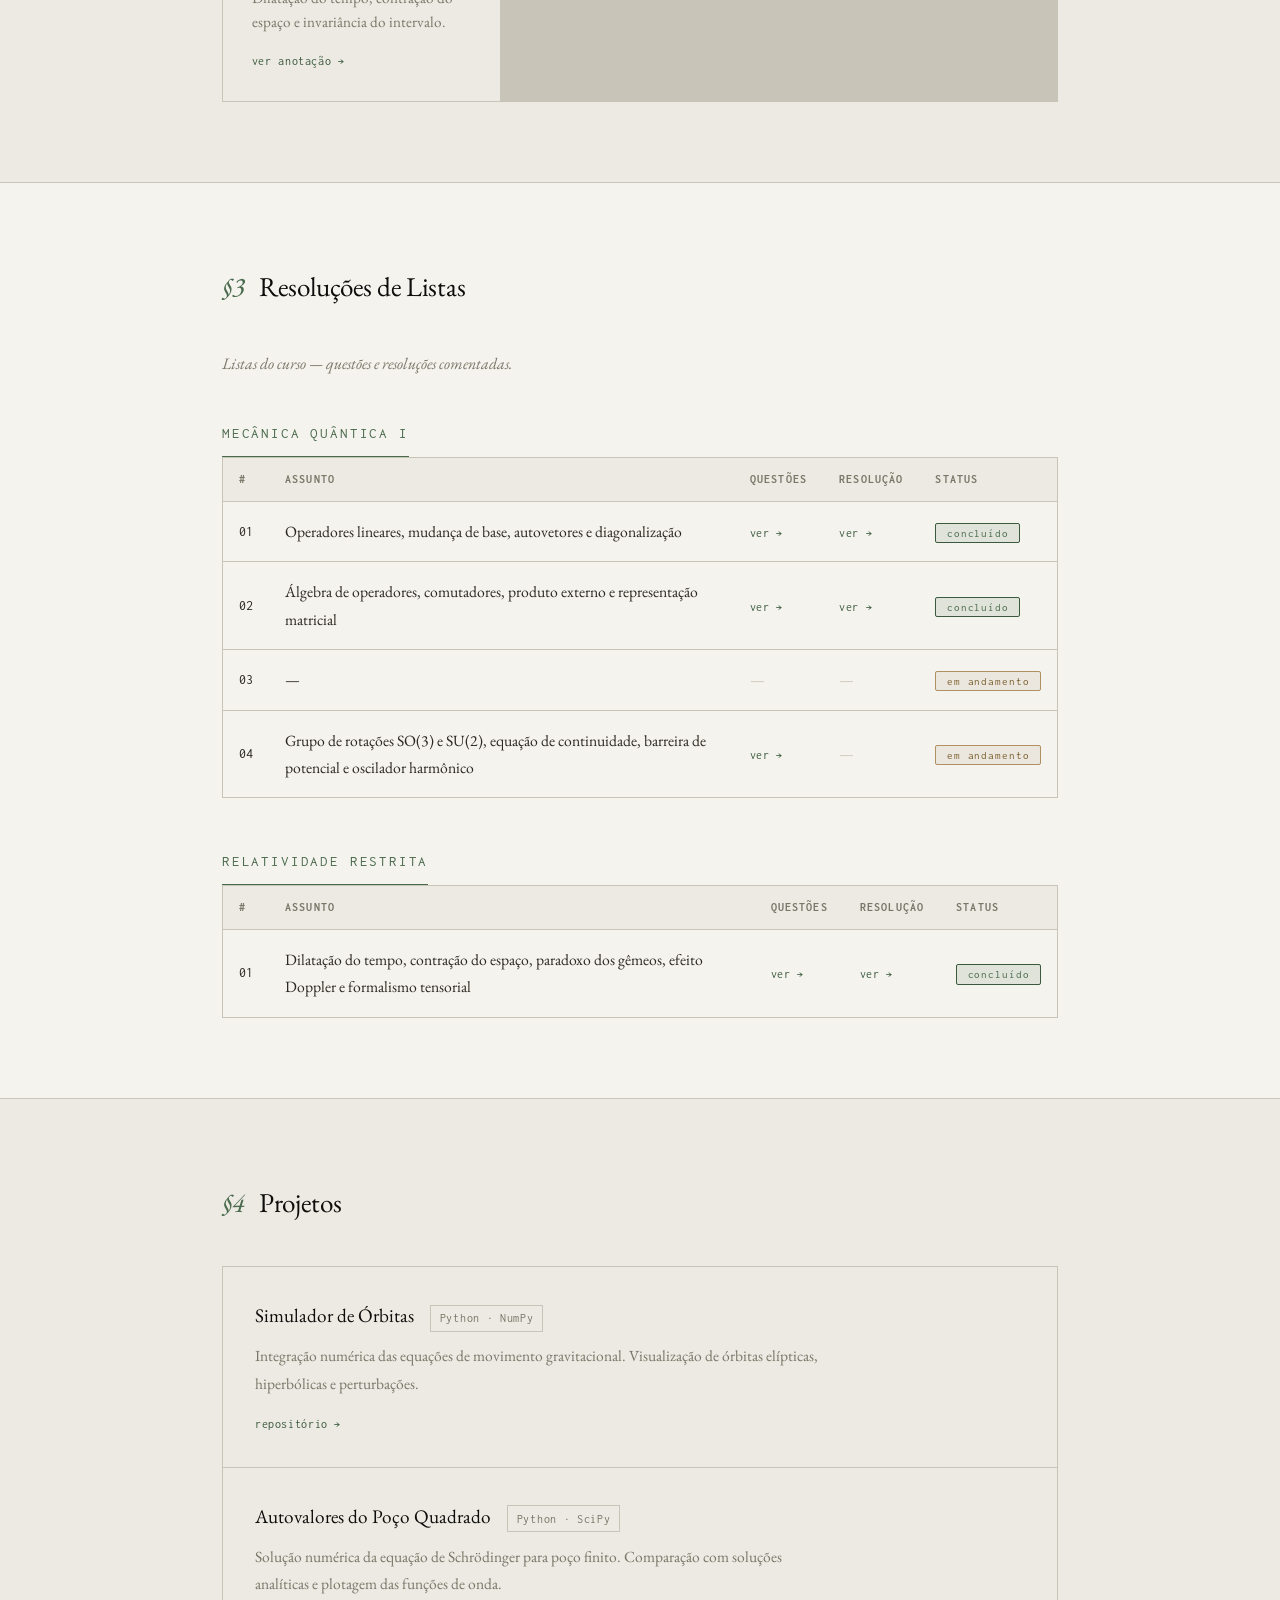
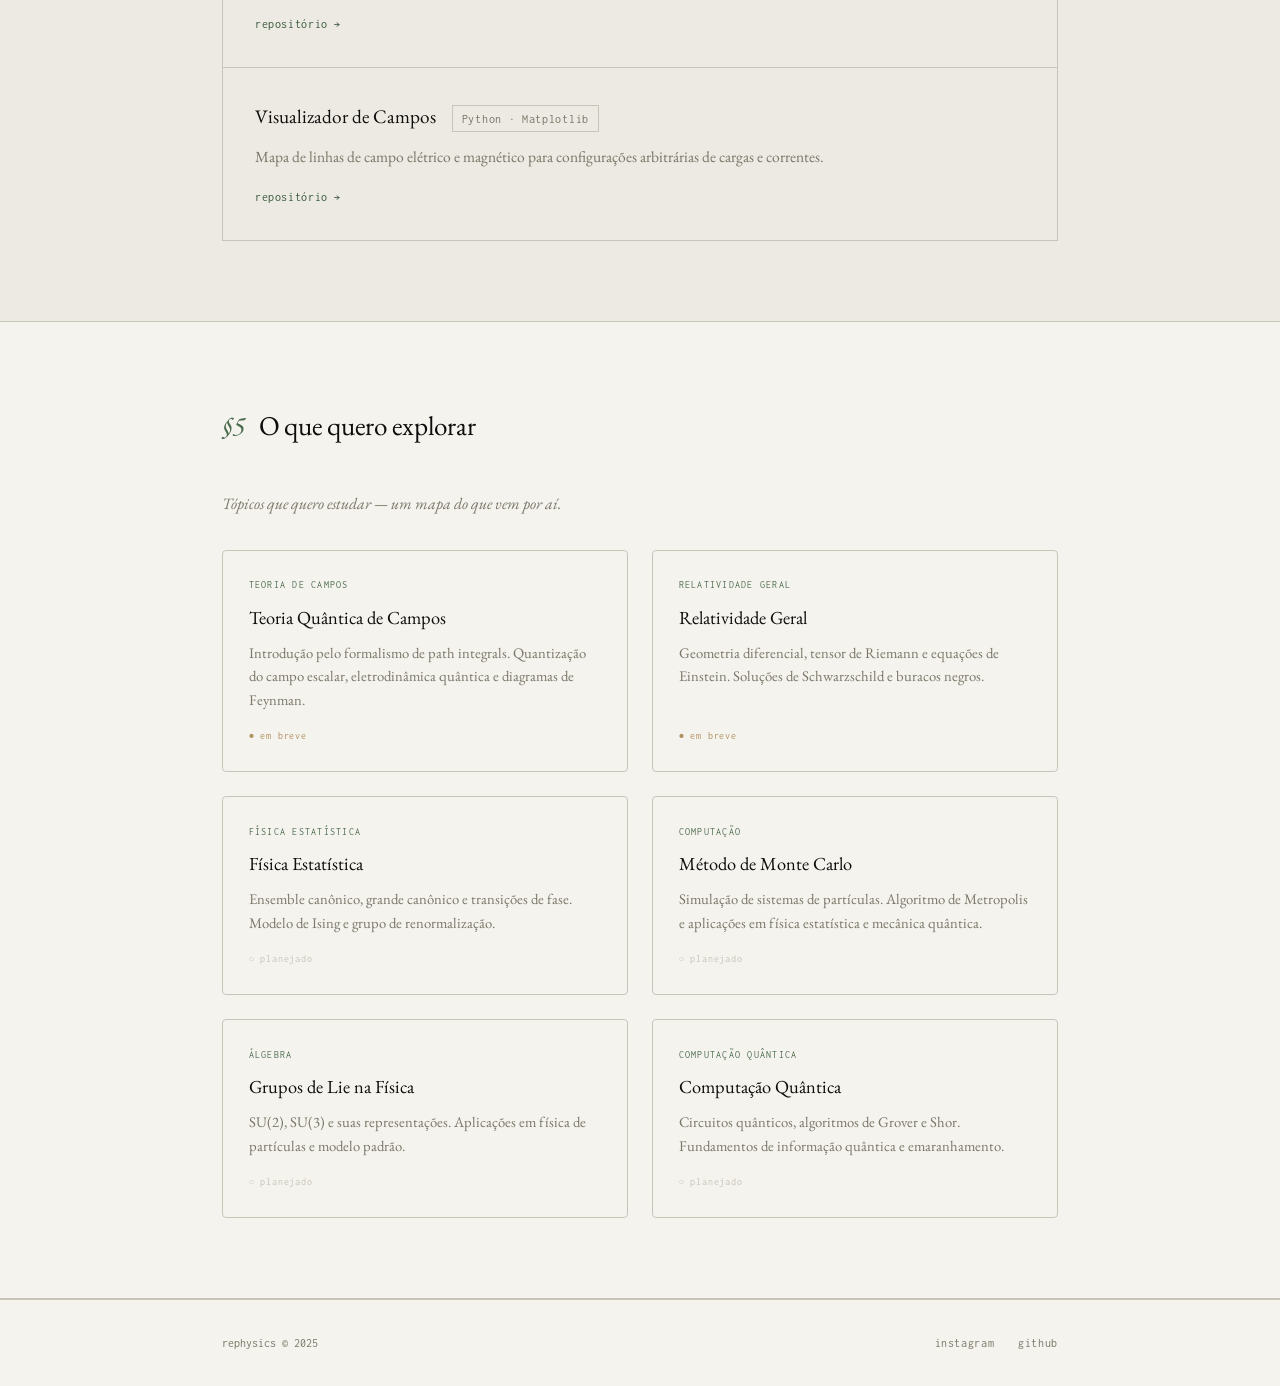
==== commit 0a92ef79: "atualização na pagina sobre" ====
--- a/index.html
+++ b/index.html
@@ -5,10 +5,10 @@
   <meta name="viewport" content="width=device-width, initial-scale=1.0" />
   <title>rephysics</title>
   <link rel="stylesheet" href="assets/css/style.css" />
-  <link href="https://fonts.googleapis.com/css2?family=EB+Garamond:ital,wght@0,400;0,500;1,400&family=Inconsolata:wght@300;400;500&display=swap" rel="stylesheet" />
+  <link href="https://fonts.googleapis.com/css2?family=Inter:wght@300;400;500&family=EB+Garamond:ital,wght@0,400;0,500;1,400&family=Inconsolata:wght@300;400;500&display=swap" rel="stylesheet" />
+  
 </head>
 <body>
-
 
   <!-- HEADER -->
   <header>
@@ -18,11 +18,11 @@
         <span class="logo-name">rephysics</span>
       </div>
       <nav>
-        <a href="#sobre">sobre</a>
+        <a href="pages/sobre.html">sobre</a>
         <a href="pages/anotacoes.html">anotações</a>
         <a href="pages/listas.html">listas</a>
         <a href="#projetos">projetos</a>
-        <a href="#quero-fazer">em progresso</a>
+        <a href="#quero-fazer">explorar</a>
         <a href="pages/pesquisa.html">pesquisa</a>
       </nav>
     </div>
@@ -80,25 +80,25 @@
           <div class="card-tag">mecânica quântica</div>
           <h3>Equação de Schrödinger</h3>
           <p>Derivação, interpretação probabilística e soluções para poço quadrado infinito.</p>
-          <a href="#" class="card-link">ver anotação →</a>
+          <a href="pages/anotacoes.html" class="card-link">ver anotação →</a>
         </div>
         <div class="card">
           <div class="card-tag">mecânica clássica</div>
           <h3>Formalismo Lagrangiano</h3>
           <p>Princípio da mínima ação, equações de Euler-Lagrange e exemplos.</p>
-          <a href="#" class="card-link">ver anotação →</a>
+          <a href="pages/anotacoes.html" class="card-link">ver anotação →</a>
         </div>
         <div class="card">
           <div class="card-tag">eletromagnetismo</div>
           <h3>Equações de Maxwell</h3>
           <p>Forma diferencial, lei de Gauss, Faraday, Ampère-Maxwell.</p>
-          <a href="#" class="card-link">ver anotação →</a>
+          <a href="pages/anotacoes.html" class="card-link">ver anotação →</a>
         </div>
         <div class="card">
           <div class="card-tag">relatividade especial</div>
           <h3>Transformações de Lorentz</h3>
           <p>Dilatação do tempo, contração do espaço e invariância do intervalo.</p>
-          <a href="#" class="card-link">ver anotação →</a>
+          <a href="pages/anotacoes.html" class="card-link">ver anotação →</a>
         </div>
       </div>
     </div>
@@ -108,20 +108,13 @@
   <section id="listas" class="section">
     <div class="section-inner">
       <h2 class="section-title"><span class="accent">§3</span> Resoluções de Listas</h2>
-      <p class="section-desc">Listas do curso — enunciados e resoluções comentadas.</p>
-
-      <!-- Mecânica Quântica I -->
+      <p class="section-desc">Listas do curso — questões e resoluções comentadas.</p>
+
       <div class="list-group">
         <div class="list-group-header">Mecânica Quântica I</div>
         <table class="list-table">
           <thead>
-            <tr>
-              <th>#</th>
-              <th>Assunto</th>
-              <th>Enunciado</th>
-              <th>Resolução</th>
-              <th>Status</th>
-            </tr>
+            <tr><th>#</th><th>Assunto</th><th>Questões</th><th>Resolução</th><th>Status</th></tr>
           </thead>
           <tbody>
             <tr>
@@ -156,18 +149,11 @@
         </table>
       </div>
 
-      <!-- Relatividade Restrita -->
       <div class="list-group">
         <div class="list-group-header">Relatividade Restrita</div>
         <table class="list-table">
           <thead>
-            <tr>
-              <th>#</th>
-              <th>Assunto</th>
-              <th>Enunciado</th>
-              <th>Resolução</th>
-              <th>Status</th>
-            </tr>
+            <tr><th>#</th><th>Assunto</th><th>Questões</th><th>Resolução</th><th>Status</th></tr>
           </thead>
           <tbody>
             <tr>
@@ -217,19 +203,57 @@
     </div>
   </section>
 
-  <!-- QUERO FAZER -->
+  <!-- QUERO EXPLORAR — estilo blog -->
   <section id="quero-fazer" class="section">
     <div class="section-inner">
       <h2 class="section-title"><span class="accent">§5</span> O que quero explorar</h2>
-      <p class="section-desc">Tópicos e projetos que quero estudar — um mapa do que vem por aí.</p>
-      <ul class="todo-list">
-        <li><span class="todo-icon">○</span> Teoria Quântica de Campos — introdução pelo formalismo de path integrals</li>
-        <li><span class="todo-icon">○</span> Relatividade Geral — geometria diferencial e equações de Einstein</li>
-        <li><span class="todo-icon">○</span> Física Estatística — ensemble canônico e transições de fase</li>
-        <li><span class="todo-icon">○</span> Simulação de partículas com o método de Monte Carlo</li>
-        <li><span class="todo-icon">○</span> Grupos de Lie na física — SU(2), SU(3) e suas representações</li>
-        <li><span class="todo-icon">○</span> Computação quântica — circuitos e algoritmos de Grover e Shor</li>
-      </ul>
+      <p class="section-desc">Tópicos que quero estudar — um mapa do que vem por aí.</p>
+
+      <div class="explore-grid">
+
+        <div class="explore-card">
+          <div class="explore-tag">teoria de campos</div>
+          <div class="explore-title">Teoria Quântica de Campos</div>
+          <div class="explore-desc">Introdução pelo formalismo de path integrals. Quantização do campo escalar, eletrodinâmica quântica e diagramas de Feynman.</div>
+          <div class="explore-status soon">● em breve</div>
+        </div>
+
+        <div class="explore-card">
+          <div class="explore-tag">relatividade geral</div>
+          <div class="explore-title">Relatividade Geral</div>
+          <div class="explore-desc">Geometria diferencial, tensor de Riemann e equações de Einstein. Soluções de Schwarzschild e buracos negros.</div>
+          <div class="explore-status soon">● em breve</div>
+        </div>
+
+        <div class="explore-card">
+          <div class="explore-tag">física estatística</div>
+          <div class="explore-title">Física Estatística</div>
+          <div class="explore-desc">Ensemble canônico, grande canônico e transições de fase. Modelo de Ising e grupo de renormalização.</div>
+          <div class="explore-status">○ planejado</div>
+        </div>
+
+        <div class="explore-card">
+          <div class="explore-tag">computação</div>
+          <div class="explore-title">Método de Monte Carlo</div>
+          <div class="explore-desc">Simulação de sistemas de partículas. Algoritmo de Metropolis e aplicações em física estatística e mecânica quântica.</div>
+          <div class="explore-status">○ planejado</div>
+        </div>
+
+        <div class="explore-card">
+          <div class="explore-tag">álgebra</div>
+          <div class="explore-title">Grupos de Lie na Física</div>
+          <div class="explore-desc">SU(2), SU(3) e suas representações. Aplicações em física de partículas e modelo padrão.</div>
+          <div class="explore-status">○ planejado</div>
+        </div>
+
+        <div class="explore-card">
+          <div class="explore-tag">computação quântica</div>
+          <div class="explore-title">Computação Quântica</div>
+          <div class="explore-desc">Circuitos quânticos, algoritmos de Grover e Shor. Fundamentos de informação quântica e emaranhamento.</div>
+          <div class="explore-status">○ planejado</div>
+        </div>
+
+      </div>
     </div>
   </section>
 
@@ -245,4 +269,4 @@
   </footer>
 
 </body>
-</html>
+</html>
--- a/assets/css/style.css
+++ b/assets/css/style.css
@@ -568,8 +568,8 @@
 
 .list-group-header {
   font-family: var(--mono);
-  font-size: 0.72rem;
-  letter-spacing: 0.15em;
+  font-size: 0.95rem;
+  letter-spacing: 0.12em;
   text-transform: uppercase;
   color: var(--accent);
   padding: 0.6rem 0;
@@ -587,3 +587,95 @@
 .list-group .list-table thead tr {
   background: var(--bg-alt);
 }
+/* ============================================
+   EXPLORE CARDS (§5 — O que quero explorar)
+   ============================================ */
+.explore-grid {
+  display: grid;
+  grid-template-columns: repeat(auto-fill, minmax(280px, 1fr));
+  gap: 1.5rem;
+  margin-top: 0.5rem;
+}
+
+.explore-card {
+  border: 1px solid var(--border);
+  padding: 1.6rem;
+  display: flex;
+  flex-direction: column;
+  gap: 0.7rem;
+  background: var(--bg);
+  transition: box-shadow 0.2s, transform 0.2s;
+  border-radius: 4px;
+}
+
+.explore-card:hover {
+  box-shadow: 0 4px 16px rgba(0,0,0,0.07);
+  transform: translateY(-2px);
+}
+
+.explore-tag {
+  font-family: var(--mono);
+  font-size: 0.65rem;
+  letter-spacing: 0.12em;
+  text-transform: uppercase;
+  color: var(--accent);
+}
+
+.explore-title {
+  font-family: var(--serif);
+  font-size: 1.15rem;
+  font-weight: 400;
+  color: var(--text-strong);
+  line-height: 1.3;
+}
+
+.explore-desc {
+  font-size: 0.92rem;
+  color: var(--text-muted);
+  line-height: 1.6;
+  flex: 1;
+}
+
+.explore-status {
+  font-family: var(--mono);
+  font-size: 0.65rem;
+  color: var(--border);
+  letter-spacing: 0.08em;
+  margin-top: 0.3rem;
+}
+
+.explore-status.soon { color: #b09060; }
+
+/* ============================================
+   BADGE FIX — não quebrar linha
+   ============================================ */
+.badge {
+  white-space: nowrap;
+  flex-shrink: 0;
+}
+
+/* lista-right: badge + botões na mesma linha */
+.lista-right {
+  display: flex;
+  align-items: center;
+  gap: 0.6rem;
+  flex-shrink: 0;
+  flex-wrap: nowrap;
+}
+
+.pdf-btns {
+  display: flex;
+  gap: 0.3rem;
+  flex-wrap: nowrap;
+}
+
+/* ============================================
+   AREA TITLE — matéria em negrito
+   ============================================ */
+.area-title {
+  font-family: var(--serif);
+  font-size: 1.3rem;
+  font-weight: 600;
+  color: var(--text-strong);
+  flex: 1;
+}
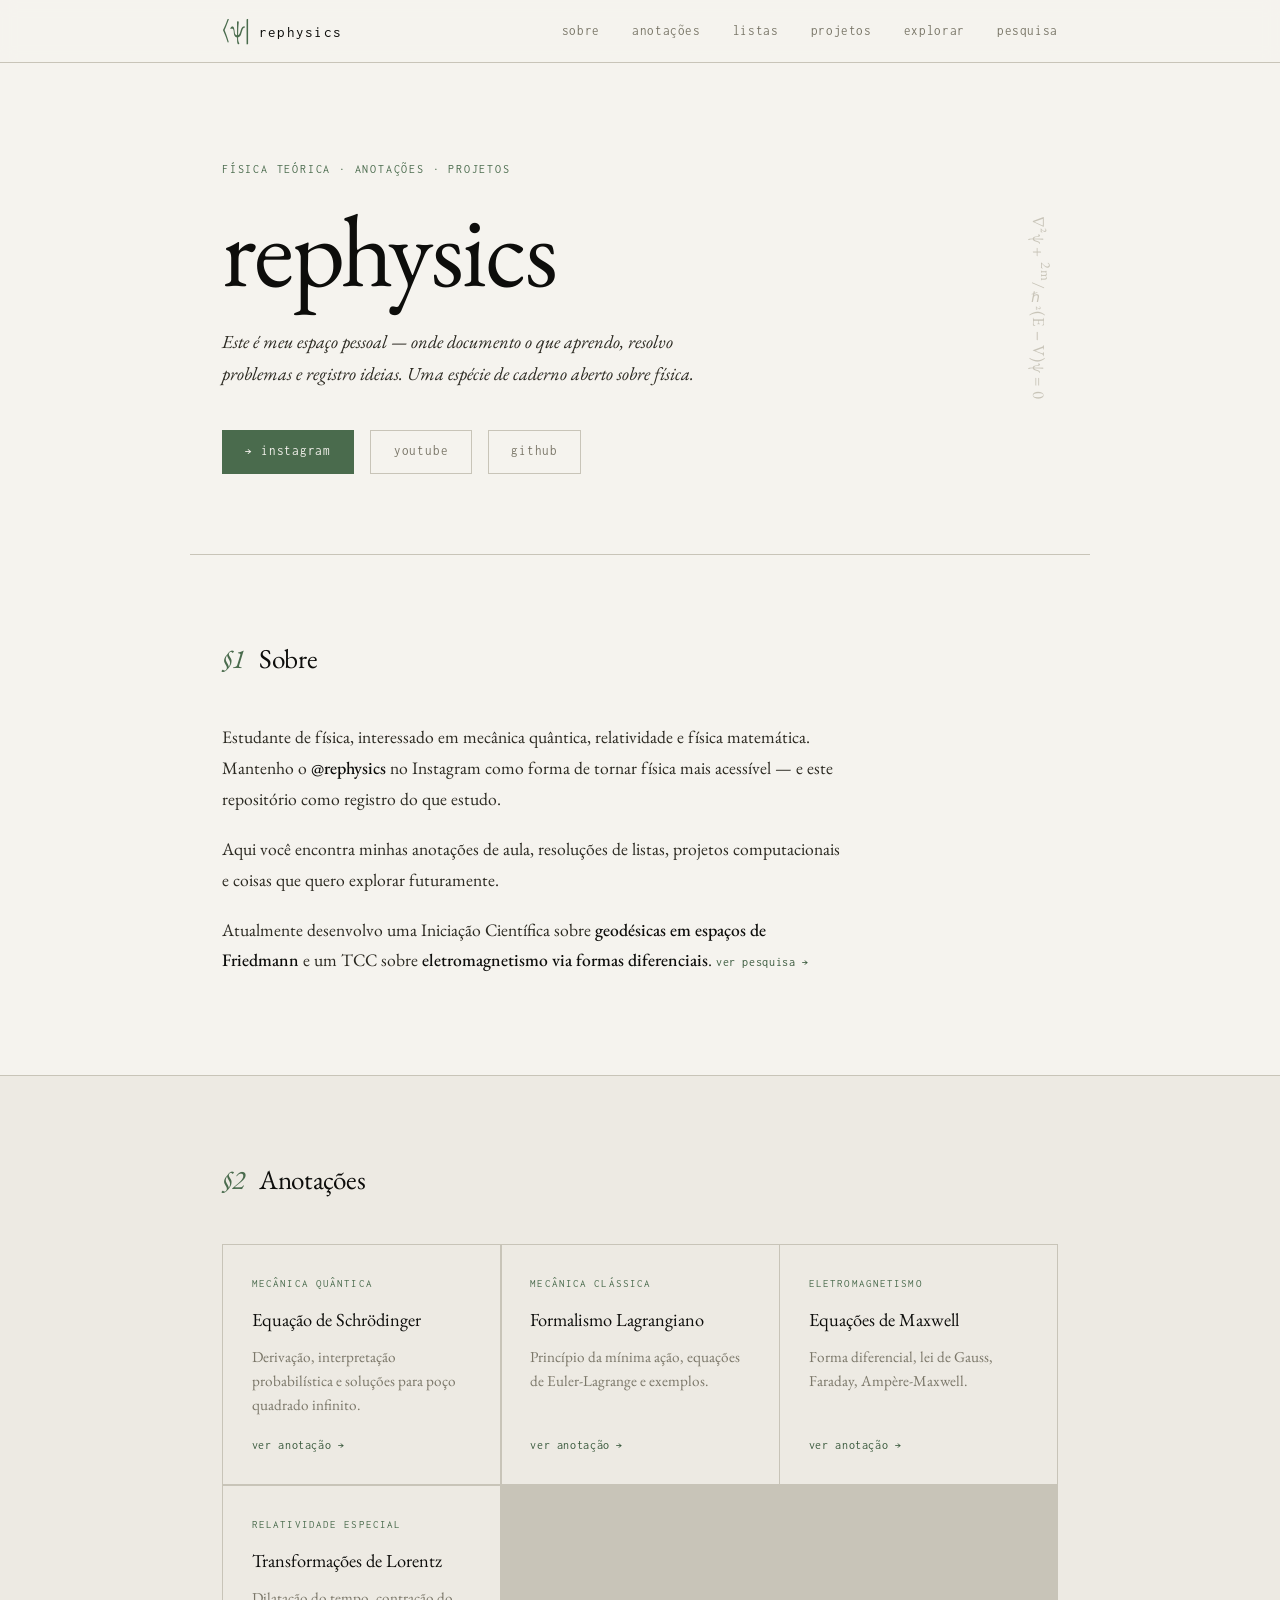
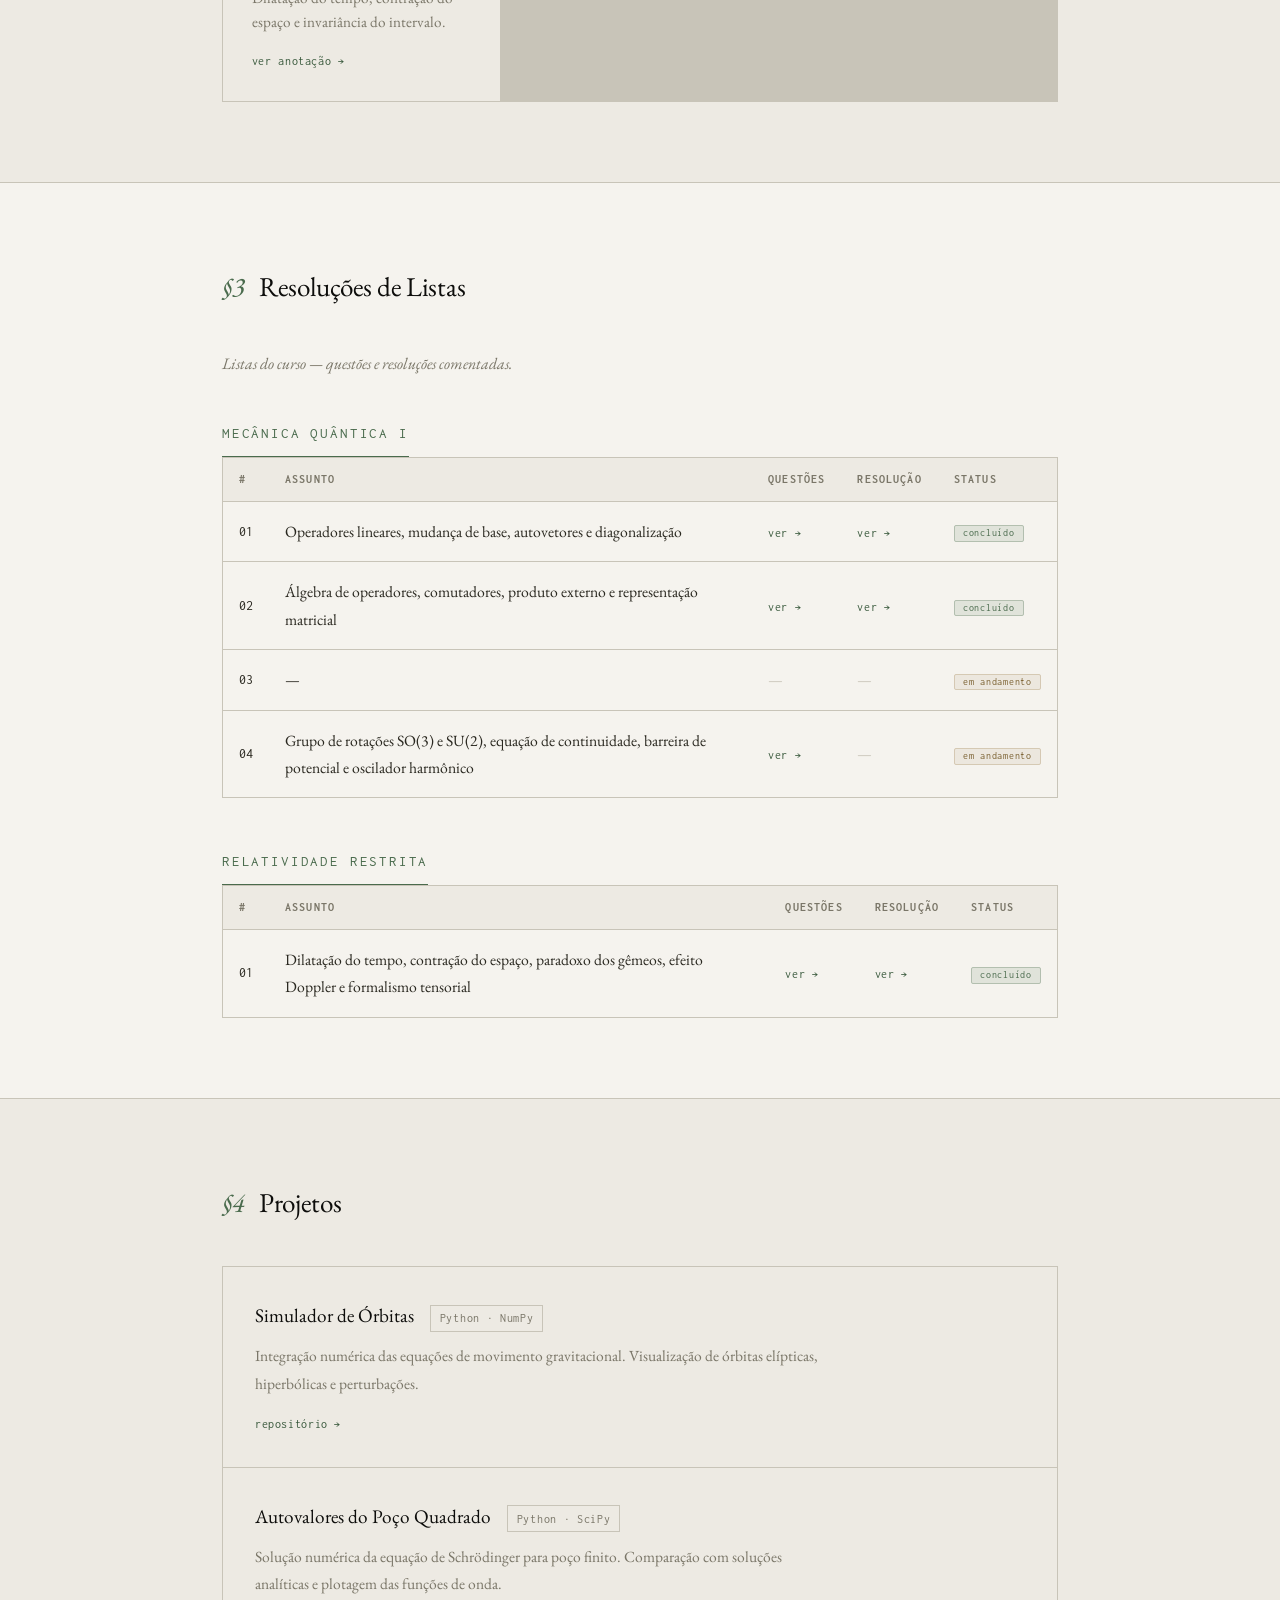
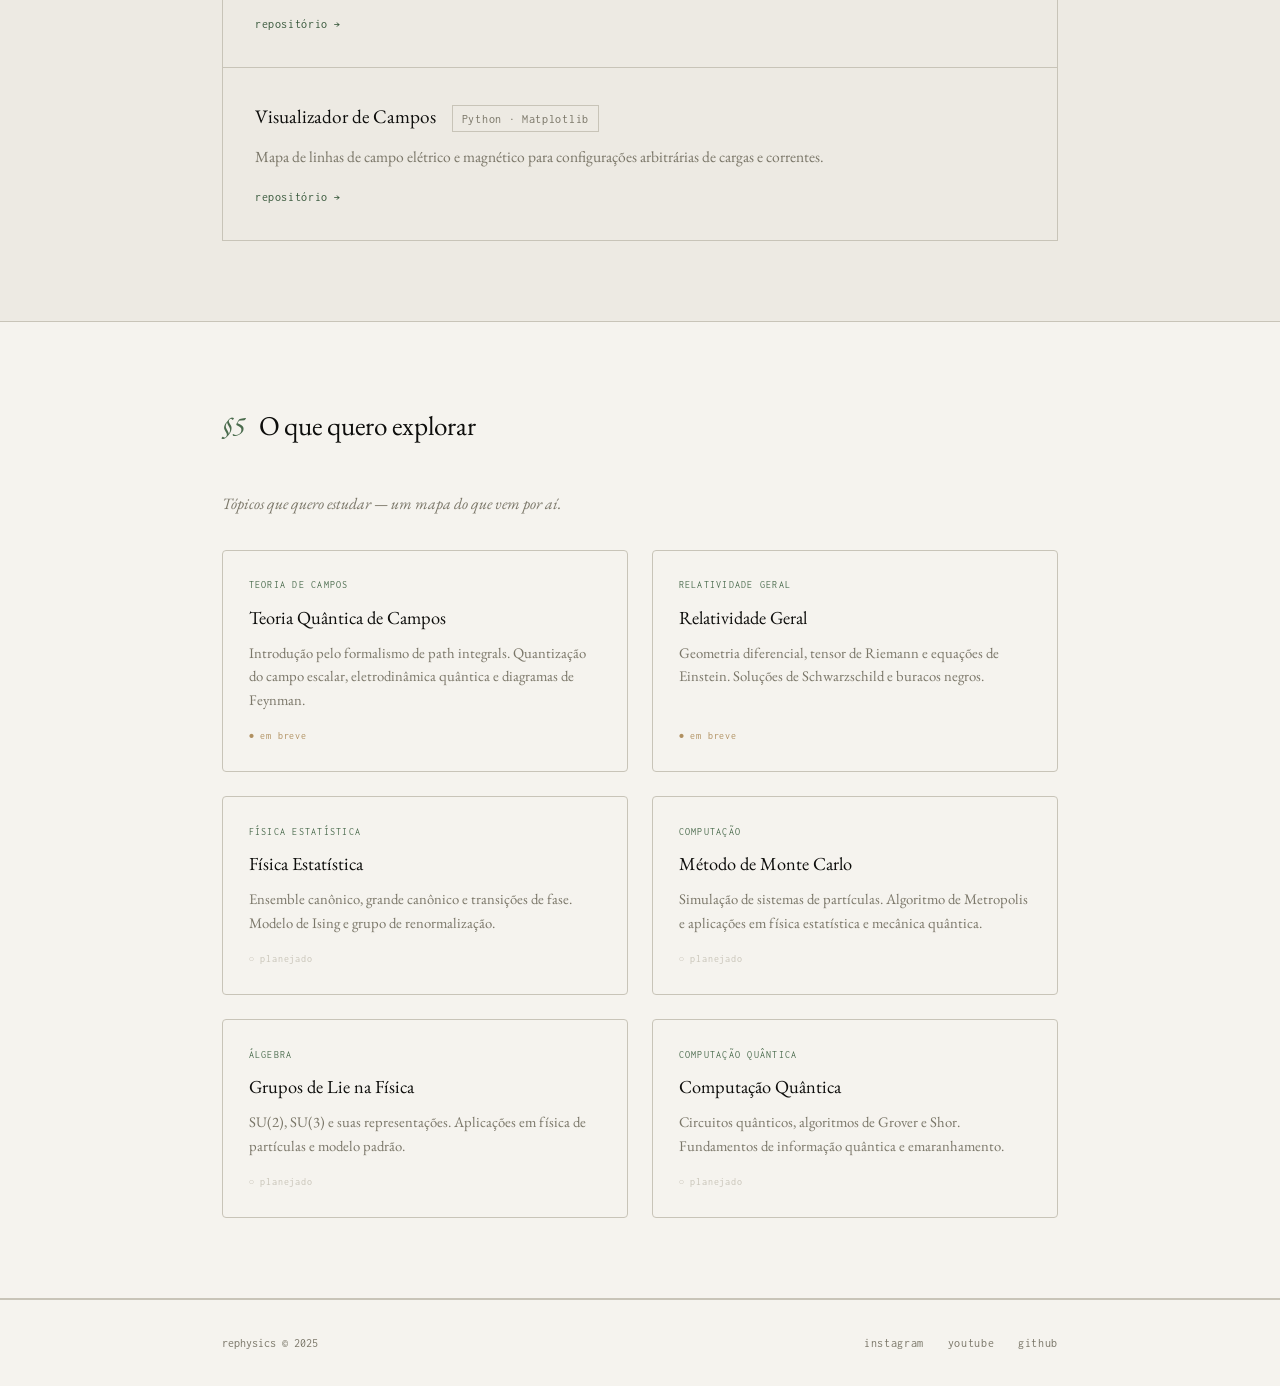
==== commit a364d3f9: "remoção de pastas inuteis" ====
--- a/index.html
+++ b/index.html
@@ -4,13 +4,13 @@
   <meta charset="UTF-8" />
   <meta name="viewport" content="width=device-width, initial-scale=1.0" />
   <title>rephysics</title>
+  <link href="https://fonts.googleapis.com/css2?family=Inter:wght@300;400;500&family=EB+Garamond:ital,wght@0,400;0,500;1,400&family=Inconsolata:wght@300;400;500&display=swap" rel="stylesheet" />
   <link rel="stylesheet" href="assets/css/style.css" />
-  <link href="https://fonts.googleapis.com/css2?family=Inter:wght@300;400;500&family=EB+Garamond:ital,wght@0,400;0,500;1,400&family=Inconsolata:wght@300;400;500&display=swap" rel="stylesheet" />
-  
 </head>
 <body>
-
-  <!-- HEADER -->
+</head>
+<body>
+
   <header>
     <div class="header-inner">
       <div class="logo">
@@ -28,7 +28,6 @@
     </div>
   </header>
 
-  <!-- HERO -->
   <section class="hero">
     <div class="hero-inner">
       <p class="hero-label">física teórica · anotações · projetos</p>
@@ -39,6 +38,7 @@
       </p>
       <div class="hero-links">
         <a href="https://instagram.com/rephysics" target="_blank" class="btn">→ instagram</a>
+        <a href="https://www.youtube.com/@Rephysicss" target="_blank" class="btn btn-ghost">youtube</a>
         <a href="https://github.com/rennanric" target="_blank" class="btn btn-ghost">github</a>
       </div>
     </div>
@@ -47,7 +47,6 @@
     </div>
   </section>
 
-  <!-- SOBRE -->
   <section id="sobre" class="section">
     <div class="section-inner">
       <h2 class="section-title"><span class="accent">§1</span> Sobre</h2>
@@ -71,7 +70,6 @@
     </div>
   </section>
 
-  <!-- ANOTAÇÕES -->
   <section id="anotacoes" class="section section-alt">
     <div class="section-inner">
       <h2 class="section-title"><span class="accent">§2</span> Anotações</h2>
@@ -104,7 +102,6 @@
     </div>
   </section>
 
-  <!-- LISTAS -->
   <section id="listas" class="section">
     <div class="section-inner">
       <h2 class="section-title"><span class="accent">§3</span> Resoluções de Listas</h2>
@@ -170,7 +167,6 @@
     </div>
   </section>
 
-  <!-- PROJETOS -->
   <section id="projetos" class="section section-alt">
     <div class="section-inner">
       <h2 class="section-title"><span class="accent">§4</span> Projetos</h2>
@@ -203,7 +199,6 @@
     </div>
   </section>
 
-  <!-- QUERO EXPLORAR — estilo blog -->
   <section id="quero-fazer" class="section">
     <div class="section-inner">
       <h2 class="section-title"><span class="accent">§5</span> O que quero explorar</h2>
@@ -257,12 +252,12 @@
     </div>
   </section>
 
-  <!-- FOOTER -->
   <footer>
     <div class="footer-inner">
       <span class="mono">rephysics © 2025</span>
       <div class="footer-links">
         <a href="https://instagram.com/rephysics" target="_blank">instagram</a>
+        <a href="https://www.youtube.com/@Rephysicss" target="_blank">youtube</a>
         <a href="https://github.com/rennanric" target="_blank">github</a>
       </div>
     </div>
--- a/assets/css/style.css
+++ b/assets/css/style.css
@@ -556,6 +556,279 @@
 }
 
 /* ============================================
+   PAGE HERO (para páginas)
+   ============================================ */
+.page-hero {
+  max-width: 900px;
+  margin: 0 auto;
+  padding: 3.5rem 2rem 2.5rem;
+  border-bottom: 1px solid var(--border);
+}
+
+.page-label {
+  font-family: var(--mono);
+  font-size: 0.68rem;
+  color: var(--accent);
+  letter-spacing: 0.2em;
+  text-transform: uppercase;
+  margin-bottom: 0.7rem;
+}
+
+.page-title {
+  font-family: var(--serif);
+  font-size: clamp(2rem, 4vw, 3rem);
+  font-weight: 400;
+  color: var(--text-strong);
+  line-height: 1.1;
+  letter-spacing: -0.02em;
+  margin-bottom: 0.6rem;
+}
+
+.page-sub {
+  font-size: 0.9rem;
+  color: var(--text-muted);
+  font-style: italic;
+}
+
+/* ============================================
+   CONTENT (páginas)
+   ============================================ */
+.content {
+  max-width: 900px;
+  margin: 0 auto;
+  padding: 0 2rem 5rem;
+}
+
+/* ============================================
+   AREA (disciplinas/notas)
+   ============================================ */
+.area {
+  padding: 2.5rem 0;
+  border-bottom: 1px solid var(--border);
+}
+
+.area:last-child {
+  border-bottom: none;
+}
+
+.area-toggle {
+  display: flex;
+  align-items: center;
+  gap: 0.9rem;
+  cursor: pointer;
+  list-style: none;
+  user-select: none;
+  padding: 0;
+}
+
+.area-toggle::-webkit-details-marker {
+  display: none;
+}
+
+.area-icon {
+  width: 32px;
+  height: 32px;
+  flex-shrink: 0;
+  background: var(--bg-alt);
+  border: 1px solid var(--border);
+  border-radius: 3px;
+  display: flex;
+  align-items: center;
+  justify-content: center;
+  font-family: var(--serif);
+  font-size: 1rem;
+  color: var(--accent);
+  transition: background 0.2s, border-color 0.2s;
+}
+
+details[open] .area-icon {
+  background: var(--accent);
+  color: #f5f3ee;
+  border-color: var(--accent);
+}
+
+.area-title {
+  font-family: var(--serif);
+  font-size: 1.25rem;
+  font-weight: 500;
+  color: var(--text-strong);
+  flex: 1;
+}
+
+.area-count {
+  font-family: var(--mono);
+  font-size: 0.68rem;
+  color: var(--text-muted);
+  letter-spacing: 0.06em;
+}
+
+.area-chevron {
+  font-size: 0.7rem;
+  color: var(--text-muted);
+  transition: transform 0.25s;
+}
+
+details[open] .area-chevron {
+  transform: rotate(90deg);
+}
+
+/* ============================================
+   LISTAS/NOTAS GRID
+   ============================================ */
+.listas-grid,
+.notas-grid {
+  margin-top: 1.2rem;
+  display: flex;
+  flex-direction: column;
+  border: 1px solid var(--border);
+  border-radius: 4px;
+  overflow: hidden;
+  animation: slideDown 0.2s ease;
+}
+
+@keyframes slideDown {
+  from {
+    opacity: 0;
+    transform: translateY(-6px);
+  }
+  to {
+    opacity: 1;
+    transform: translateY(0);
+  }
+}
+
+.lista-row,
+.nota-row {
+  display: flex;
+  align-items: center;
+  gap: 1rem;
+  padding: 1rem 1.3rem;
+  border-bottom: 1px solid var(--border);
+  background: var(--bg);
+  transition: background 0.15s;
+}
+
+.lista-row:last-child,
+.nota-row:last-child {
+  border-bottom: none;
+}
+
+.lista-row:hover,
+.nota-row:hover {
+  background: var(--bg-alt);
+}
+
+.lista-num,
+.nota-num {
+  font-family: var(--mono);
+  font-size: 0.68rem;
+  color: var(--border);
+  min-width: 1.4rem;
+  text-align: center;
+}
+
+.lista-body,
+.nota-body {
+  flex: 1;
+}
+
+.lista-title,
+.nota-title {
+  font-size: 0.95rem;
+  font-weight: 500;
+  color: var(--text-strong);
+  line-height: 1.3;
+}
+
+.lista-desc,
+.nota-desc {
+  font-size: 0.82rem;
+  color: var(--text-muted);
+  margin-top: 0.1rem;
+  font-family: var(--serif);
+  font-style: italic;
+}
+
+.lista-right {
+  display: flex;
+  align-items: center;
+  gap: 0.6rem;
+  flex-shrink: 0;
+  flex-wrap: nowrap;
+}
+
+.badge {
+  font-family: var(--mono);
+  font-size: 0.6rem;
+  letter-spacing: 0.08em;
+  padding: 0.15rem 0.5rem;
+  border-radius: 2px;
+  white-space: nowrap;
+  flex-shrink: 0;
+}
+
+.badge-done {
+  background: rgba(74, 107, 77, 0.12);
+  color: var(--accent);
+  border: 1px solid rgba(74, 107, 77, 0.3);
+}
+
+.badge-wip {
+  background: rgba(160, 130, 80, 0.1);
+  color: #7a6030;
+  border: 1px solid rgba(160, 130, 80, 0.3);
+}
+
+.pdf-btns {
+  display: flex;
+  gap: 0.3rem;
+  flex-wrap: nowrap;
+}
+
+.pdf-btn {
+  font-family: var(--mono);
+  font-size: 0.65rem;
+  color: var(--accent-dim);
+  text-decoration: none;
+  letter-spacing: 0.04em;
+  padding: 0.2rem 0.5rem;
+  border: 1px solid transparent;
+  border-radius: 2px;
+  transition: all 0.2s;
+  white-space: nowrap;
+  flex-shrink: 0;
+}
+
+.pdf-btn:hover {
+  color: var(--accent);
+  border-color: var(--accent);
+  background: rgba(74, 107, 77, 0.06);
+}
+
+.pdf-btn::before {
+  content: '↓ ';
+  font-size: 0.6rem;
+}
+
+.pdf-none {
+  font-family: var(--mono);
+  font-size: 0.62rem;
+  color: var(--border);
+}
+
+.nota {
+  margin-top: 2.5rem;
+  padding: 1rem 1.4rem;
+  border-left: 2px solid var(--accent);
+  background: var(--bg-alt);
+  font-size: 0.82rem;
+  color: var(--text-muted);
+  font-style: italic;
+  font-family: var(--serif);
+  border-radius: 0 3px 3px 0;
+}
+
+/* ============================================
    LIST GROUPS (disciplinas)
    ============================================ */
 .list-group {
@@ -576,7 +849,6 @@
   margin-bottom: 0;
   border-bottom: 1px solid var(--accent);
   display: inline-block;
-  margin-bottom: 0;
 }
 
 .list-group .list-table {
@@ -587,6 +859,7 @@
 .list-group .list-table thead tr {
   background: var(--bg-alt);
 }
+
 /* ============================================
    EXPLORE CARDS (§5 — O que quero explorar)
    ============================================ */
@@ -609,7 +882,7 @@
 }
 
 .explore-card:hover {
-  box-shadow: 0 4px 16px rgba(0,0,0,0.07);
+  box-shadow: 0 4px 16px rgba(0, 0, 0, 0.07);
   transform: translateY(-2px);
 }
 
@@ -644,38 +917,6 @@
   margin-top: 0.3rem;
 }
 
-.explore-status.soon { color: #b09060; }
-
-/* ============================================
-   BADGE FIX — não quebrar linha
-   ============================================ */
-.badge {
-  white-space: nowrap;
-  flex-shrink: 0;
-}
-
-/* lista-right: badge + botões na mesma linha */
-.lista-right {
-  display: flex;
-  align-items: center;
-  gap: 0.6rem;
-  flex-shrink: 0;
-  flex-wrap: nowrap;
-}
-
-.pdf-btns {
-  display: flex;
-  gap: 0.3rem;
-  flex-wrap: nowrap;
-}
-
-/* ============================================
-   AREA TITLE — matéria em negrito
-   ============================================ */
-.area-title {
-  font-family: var(--serif);
-  font-size: 1.3rem;
-  font-weight: 600;
-  color: var(--text-strong);
-  flex: 1;
+.explore-status.soon {
+  color: #b09060;
 }
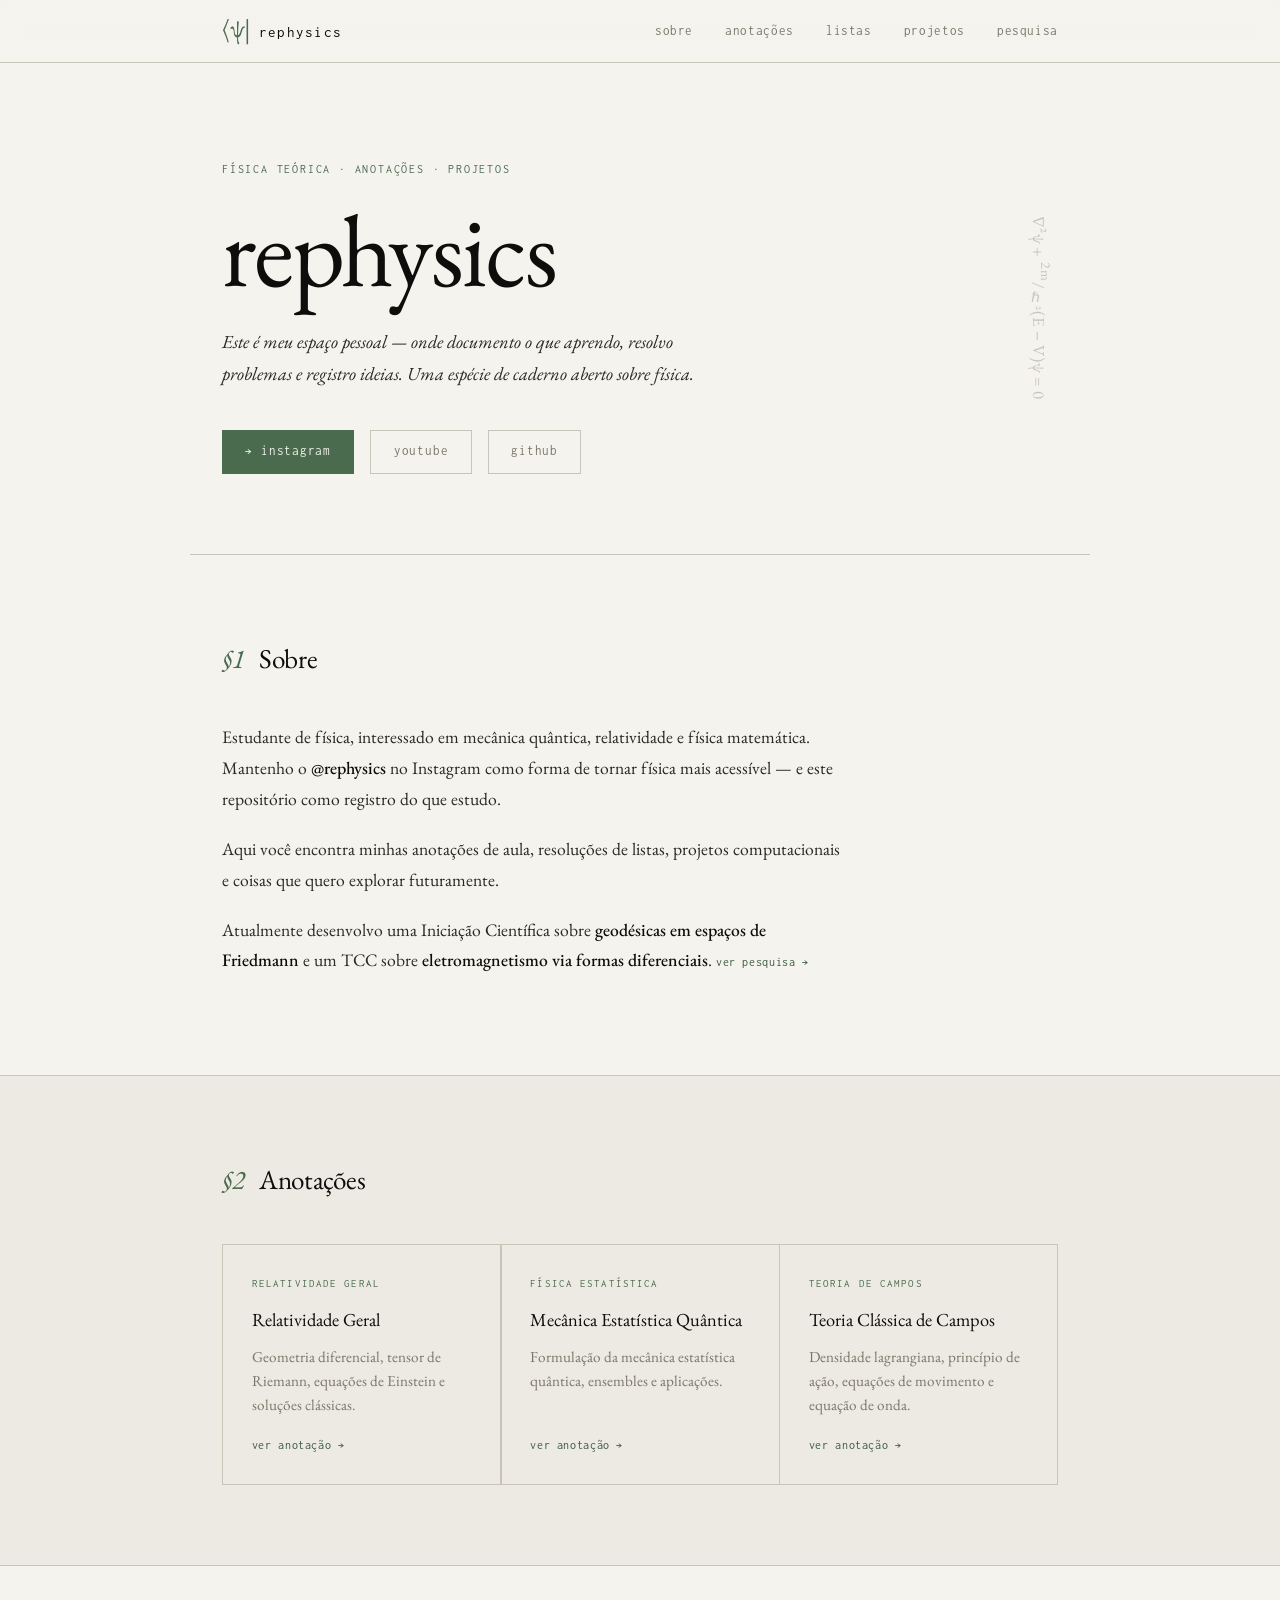
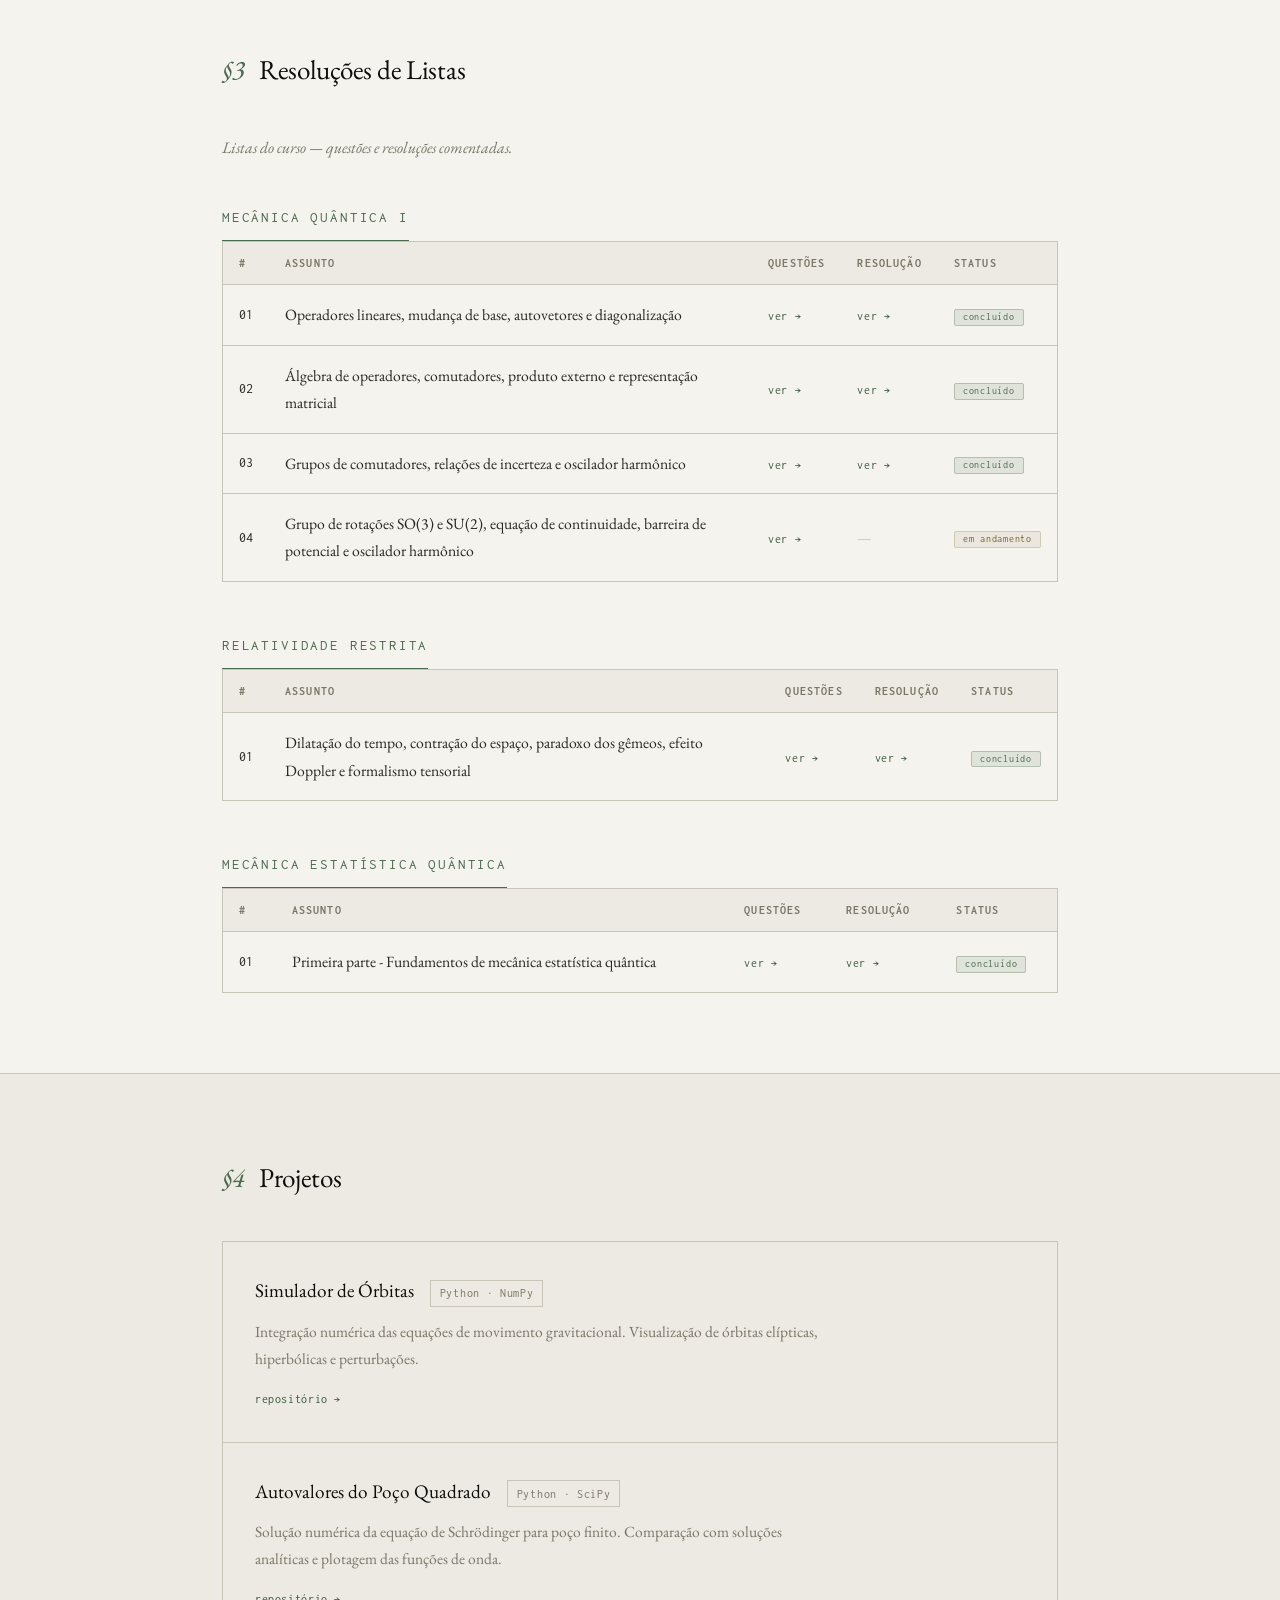
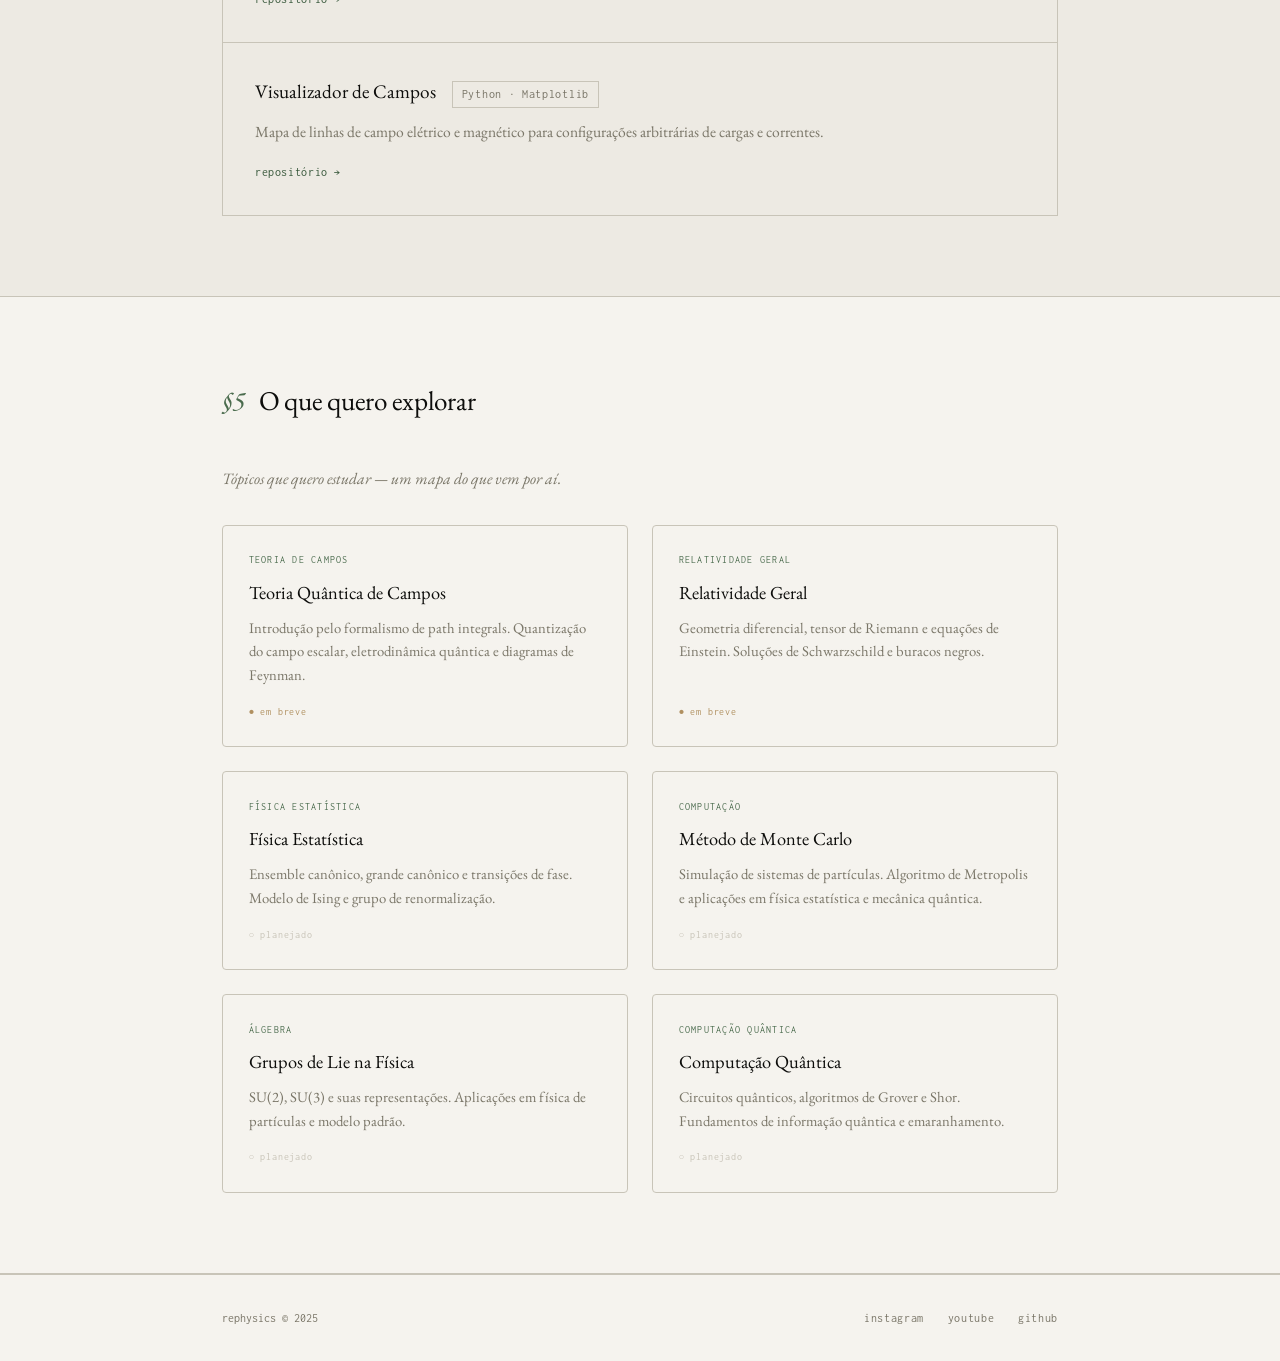
==== commit b5b231b9: "criação de paginas para as listas + listas + arrumei os indices no topo da pagina" ====
--- a/index.html
+++ b/index.html
@@ -22,7 +22,6 @@
         <a href="pages/anotacoes.html">anotações</a>
         <a href="pages/listas.html">listas</a>
         <a href="#projetos">projetos</a>
-        <a href="#quero-fazer">explorar</a>
         <a href="pages/pesquisa.html">pesquisa</a>
       </nav>
     </div>
@@ -75,28 +74,22 @@
       <h2 class="section-title"><span class="accent">§2</span> Anotações</h2>
       <div class="card-grid">
         <div class="card">
-          <div class="card-tag">mecânica quântica</div>
-          <h3>Equação de Schrödinger</h3>
-          <p>Derivação, interpretação probabilística e soluções para poço quadrado infinito.</p>
-          <a href="pages/anotacoes.html" class="card-link">ver anotação →</a>
+          <div class="card-tag">relatividade geral</div>
+          <h3>Relatividade Geral</h3>
+          <p>Geometria diferencial, tensor de Riemann, equações de Einstein e soluções clássicas.</p>
+          <a href="pages/relatividade-geral.html" class="card-link">ver anotação →</a>
         </div>
         <div class="card">
-          <div class="card-tag">mecânica clássica</div>
-          <h3>Formalismo Lagrangiano</h3>
-          <p>Princípio da mínima ação, equações de Euler-Lagrange e exemplos.</p>
-          <a href="pages/anotacoes.html" class="card-link">ver anotação →</a>
+          <div class="card-tag">física estatística</div>
+          <h3>Mecânica Estatística Quântica</h3>
+          <p>Formulação da mecânica estatística quântica, ensembles e aplicações.</p>
+          <a href="pages/mecanica-estatistica-quantica.html" class="card-link">ver anotação →</a>
         </div>
         <div class="card">
-          <div class="card-tag">eletromagnetismo</div>
-          <h3>Equações de Maxwell</h3>
-          <p>Forma diferencial, lei de Gauss, Faraday, Ampère-Maxwell.</p>
-          <a href="pages/anotacoes.html" class="card-link">ver anotação →</a>
-        </div>
-        <div class="card">
-          <div class="card-tag">relatividade especial</div>
-          <h3>Transformações de Lorentz</h3>
-          <p>Dilatação do tempo, contração do espaço e invariância do intervalo.</p>
-          <a href="pages/anotacoes.html" class="card-link">ver anotação →</a>
+          <div class="card-tag">teoria de campos</div>
+          <h3>Teoria Clássica de Campos</h3>
+          <p>Densidade lagrangiana, princípio de ação, equações de movimento e equação de onda.</p>
+          <a href="pages/teoria-classica-de-campos.html" class="card-link">ver anotação →</a>
         </div>
       </div>
     </div>
@@ -117,28 +110,28 @@
             <tr>
               <td class="mono">01</td>
               <td>Operadores lineares, mudança de base, autovetores e diagonalização</td>
-              <td><a href="assets/pdfs/quantica/Primeira lista de Quântica I-2026.pdf" target="_blank" class="card-link">ver →</a></td>
-              <td><a href="assets/pdfs/quantica/Resolução lista 1 LaTex quantica.pdf" target="_blank" class="card-link">ver →</a></td>
+              <td><a href="assets/pdfs/listas/quantica/Primeira lista de Quântica I-2026.pdf" target="_blank" class="card-link">ver →</a></td>
+              <td><a href="assets/pdfs/listas/quantica/Resolução lista 1 LaTex quantica.pdf" target="_blank" class="card-link">ver →</a></td>
               <td><span class="badge badge-done">concluído</span></td>
             </tr>
             <tr>
               <td class="mono">02</td>
               <td>Álgebra de operadores, comutadores, produto externo e representação matricial</td>
-              <td><a href="assets/pdfs/quantica/Segunda lista de Quântica I-2026.pdf" target="_blank" class="card-link">ver →</a></td>
-              <td><a href="assets/pdfs/quantica/Resolução lista 2 (mecanica quantica).pdf" target="_blank" class="card-link">ver →</a></td>
+              <td><a href="assets/pdfs/listas/quantica/Segunda lista de Quântica I-2026.pdf" target="_blank" class="card-link">ver →</a></td>
+              <td><a href="assets/pdfs/listas/quantica/Resolução lista 2 (mecanica quantica).pdf" target="_blank" class="card-link">ver →</a></td>
               <td><span class="badge badge-done">concluído</span></td>
             </tr>
             <tr>
               <td class="mono">03</td>
-              <td>—</td>
-              <td><span class="muted">—</span></td>
-              <td><span class="muted">—</span></td>
-              <td><span class="badge badge-wip">em andamento</span></td>
+<td>Grupos de comutadores, relações de incerteza e oscilador harmônico</td>
+<td><a href="assets/pdfs/listas/quantica/Terceira lista de Quântica I-2026.pdf" target="_blank" class="card-link">ver →</a></td>
+<td><a href="assets/pdfs/listas/quantica/Resolução 3a lista mec quantica.pdf" target="_blank" class="card-link">ver →</a></td>
+<td><span class="badge badge-done">concluído</span></td>
             </tr>
             <tr>
               <td class="mono">04</td>
               <td>Grupo de rotações SO(3) e SU(2), equação de continuidade, barreira de potencial e oscilador harmônico</td>
-              <td><a href="assets/pdfs/quantica/Quarta lista de Quântica I-2026 (1).pdf" target="_blank" class="card-link">ver →</a></td>
+              <td><a href="assets/pdfs/listas/quantica/Quarta lista de Quântica I-2026 (1).pdf" target="_blank" class="card-link">ver →</a></td>
               <td><span class="muted">—</span></td>
               <td><span class="badge badge-wip">em andamento</span></td>
             </tr>
@@ -156,8 +149,26 @@
             <tr>
               <td class="mono">01</td>
               <td>Dilatação do tempo, contração do espaço, paradoxo dos gêmeos, efeito Doppler e formalismo tensorial</td>
-              <td><a href="assets/pdfs/relatividade-restrita/lista 1 restrita.pdf" target="_blank" class="card-link">ver →</a></td>
-              <td><a href="assets/pdfs/relatividade-restrita/resolução lista 1 (relatividade restrita).pdf" target="_blank" class="card-link">ver →</a></td>
+              <td><a href="assets/pdfs/listas/relatividade-restrita/lista 1 restrita.pdf" target="_blank" class="card-link">ver →</a></td>
+              <td><a href="assets/pdfs/listas/relatividade-restrita/resolução lista 1 (relatividade restrita).pdf" target="_blank" class="card-link">ver →</a></td>
+              <td><span class="badge badge-done">concluído</span></td>
+            </tr>
+          </tbody>
+        </table>
+      </div>
+
+      <div class="list-group">
+        <div class="list-group-header">Mecânica Estatística Quântica</div>
+        <table class="list-table">
+          <thead>
+            <tr><th>#</th><th>Assunto</th><th>Questões</th><th>Resolução</th><th>Status</th></tr>
+          </thead>
+          <tbody>
+            <tr>
+              <td class="mono">01</td>
+              <td>Primeira parte - Fundamentos de mecânica estatística quântica</td>
+              <td><a href="assets/pdfs/listas/mec estatistica quantica/questoes primeira parte mec estatistica.pdf" target="_blank" class="card-link">ver →</a></td>
+              <td><a href="assets/pdfs/listas/mec estatistica quantica/Resolucao lista 1 mec estatistica pdf.pdf" target="_blank" class="card-link">ver →</a></td>
               <td><span class="badge badge-done">concluído</span></td>
             </tr>
           </tbody>
--- a/assets/css/style.css
+++ b/assets/css/style.css
@@ -647,6 +647,14 @@
   border-color: var(--accent);
 }
 
+details[open] .area-title {
+  font-size: 1.45rem;
+}
+
+details[open] .area-count {
+  font-size: 0.75rem;
+}
+
 .area-title {
   font-family: var(--serif);
   font-size: 1.25rem;
@@ -919,4 +927,97 @@
 
 .explore-status.soon {
   color: #b09060;
+}
+
+/* ============================================
+   NOTA CARDS (páginas de tópicos individuais)
+   ============================================ */
+.nota-card {
+  border: 1px solid var(--border);
+  padding: 1.6rem;
+  background: var(--bg);
+  border-radius: 4px;
+  transition: box-shadow 0.2s, transform 0.2s;
+  display: flex;
+  flex-direction: column;
+  gap: 1rem;
+}
+
+.nota-card:hover {
+  box-shadow: 0 4px 16px rgba(0, 0, 0, 0.07);
+  transform: translateY(-2px);
+}
+
+.nota-header {
+  display: flex;
+  align-items: flex-start;
+  gap: 1rem;
+}
+
+.nota-num {
+  font-family: var(--mono);
+  font-size: 1.2rem;
+  font-weight: 500;
+  color: var(--accent);
+  flex-shrink: 0;
+}
+
+.nota-title {
+  font-family: var(--serif);
+  font-size: 1.15rem;
+  font-weight: 500;
+  color: var(--text-strong);
+  margin: 0;
+}
+
+.nota-desc {
+  font-size: 0.95rem;
+  color: var(--text);
+  line-height: 1.6;
+}
+
+/* ============================================
+   REFERENCES & RESOURCES (páginas de tópicos)
+   ============================================ */
+.references,
+.resources,
+.prereq {
+  display: flex;
+  flex-direction: column;
+  gap: 1.2rem;
+  margin-top: 0.5rem;
+}
+
+.ref-item,
+.resource-item {
+  border-left: 3px solid var(--accent);
+  padding-left: 1.5rem;
+  padding-top: 0.5rem;
+  padding-bottom: 0.5rem;
+}
+
+.ref-item strong,
+.resource-item strong {
+  color: var(--text-strong);
+  font-family: var(--serif);
+}
+
+.ref-item p,
+.resource-item p {
+  font-size: 0.95rem;
+  color: var(--text-muted);
+  margin-top: 0.5rem;
+  line-height: 1.6;
+}
+
+.prereq ul {
+  margin-left: 1.5rem;
+}
+
+.prereq li {
+  margin-bottom: 0.8rem;
+}
+
+.prereq strong {
+  color: var(--text-strong);
 }
